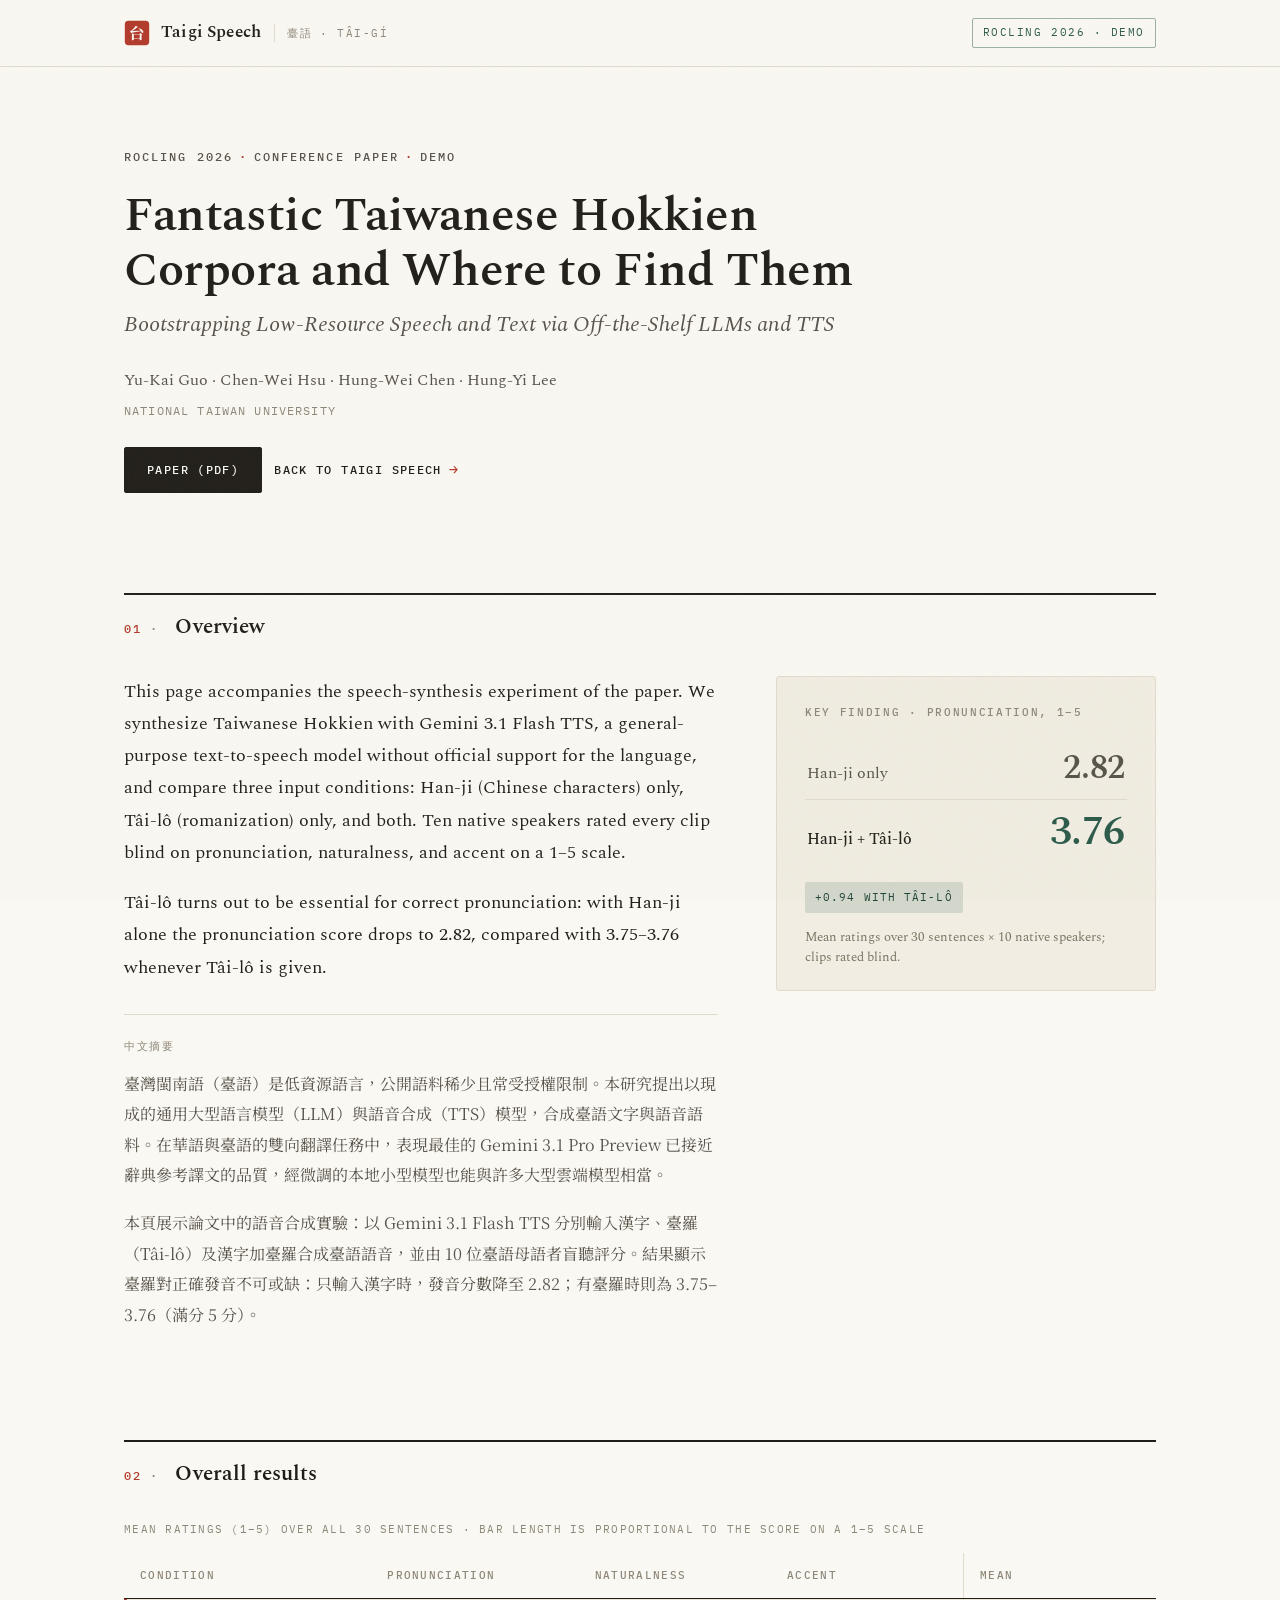
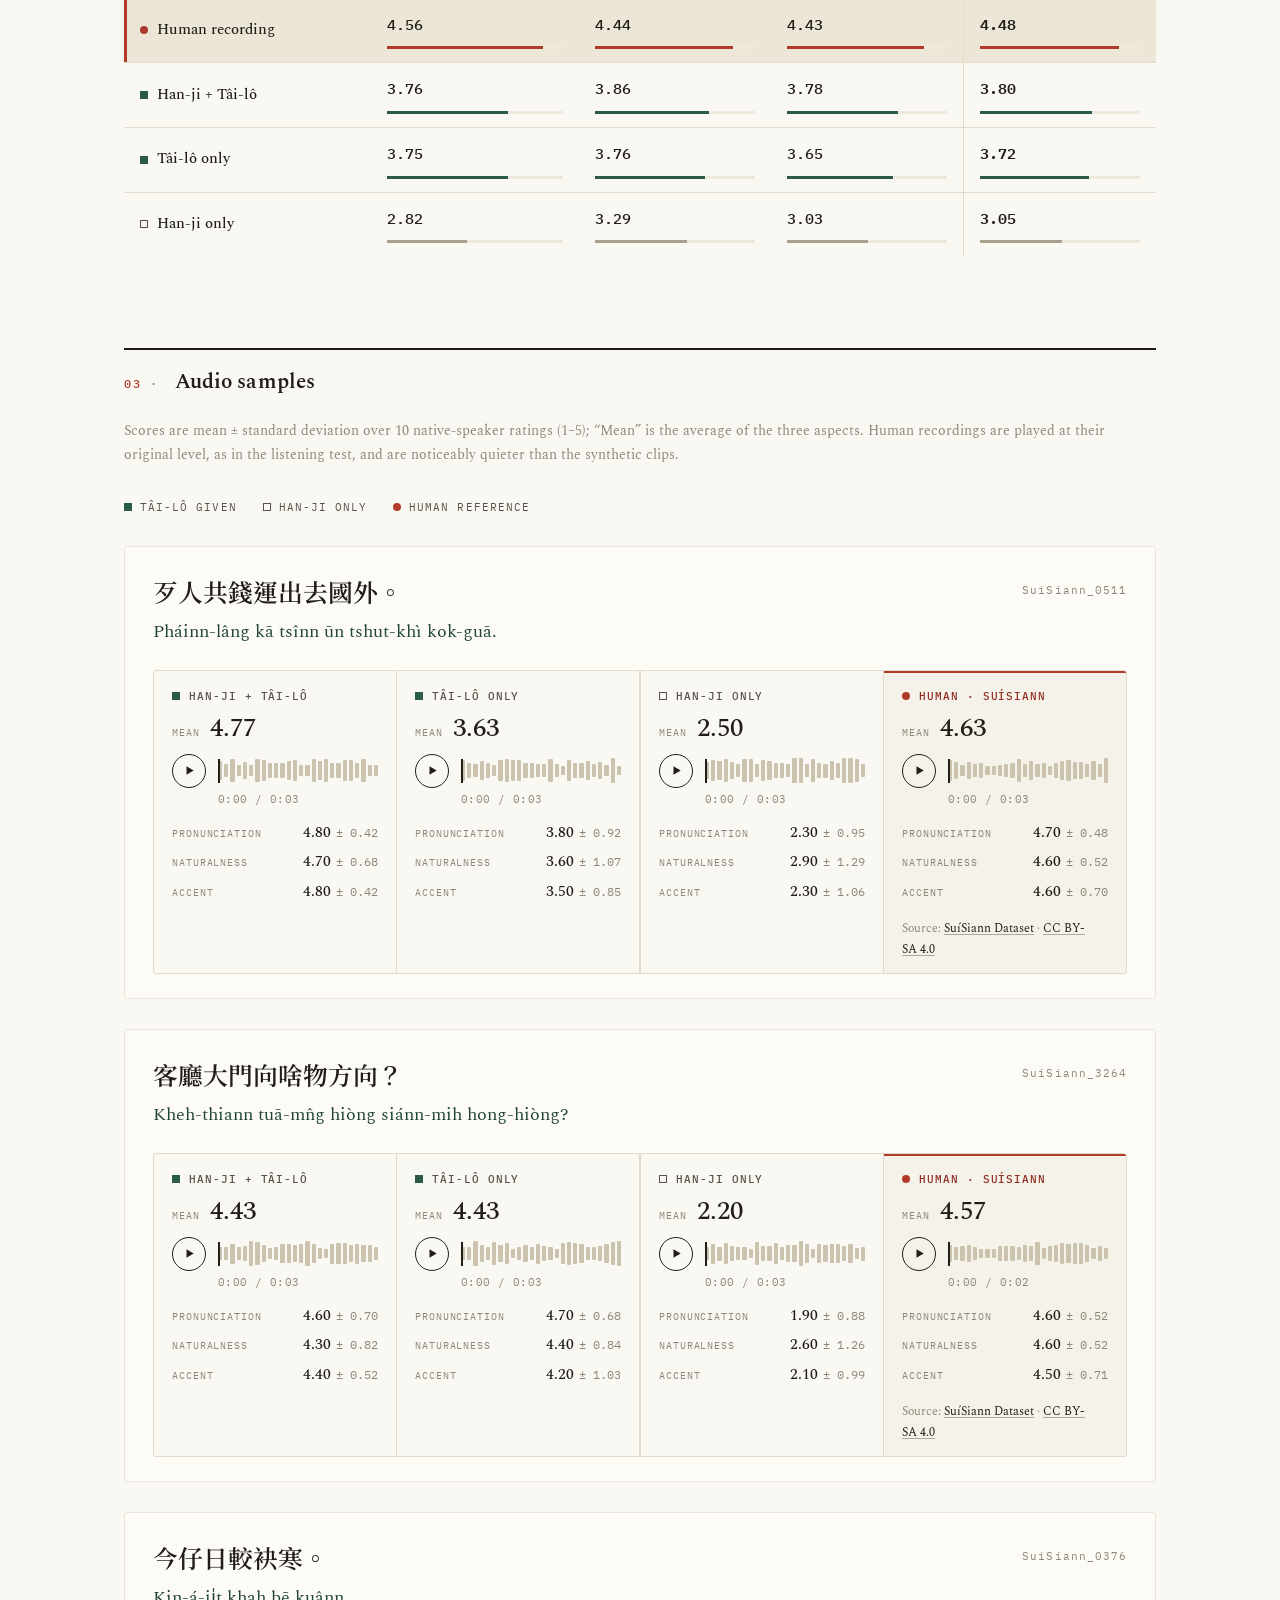
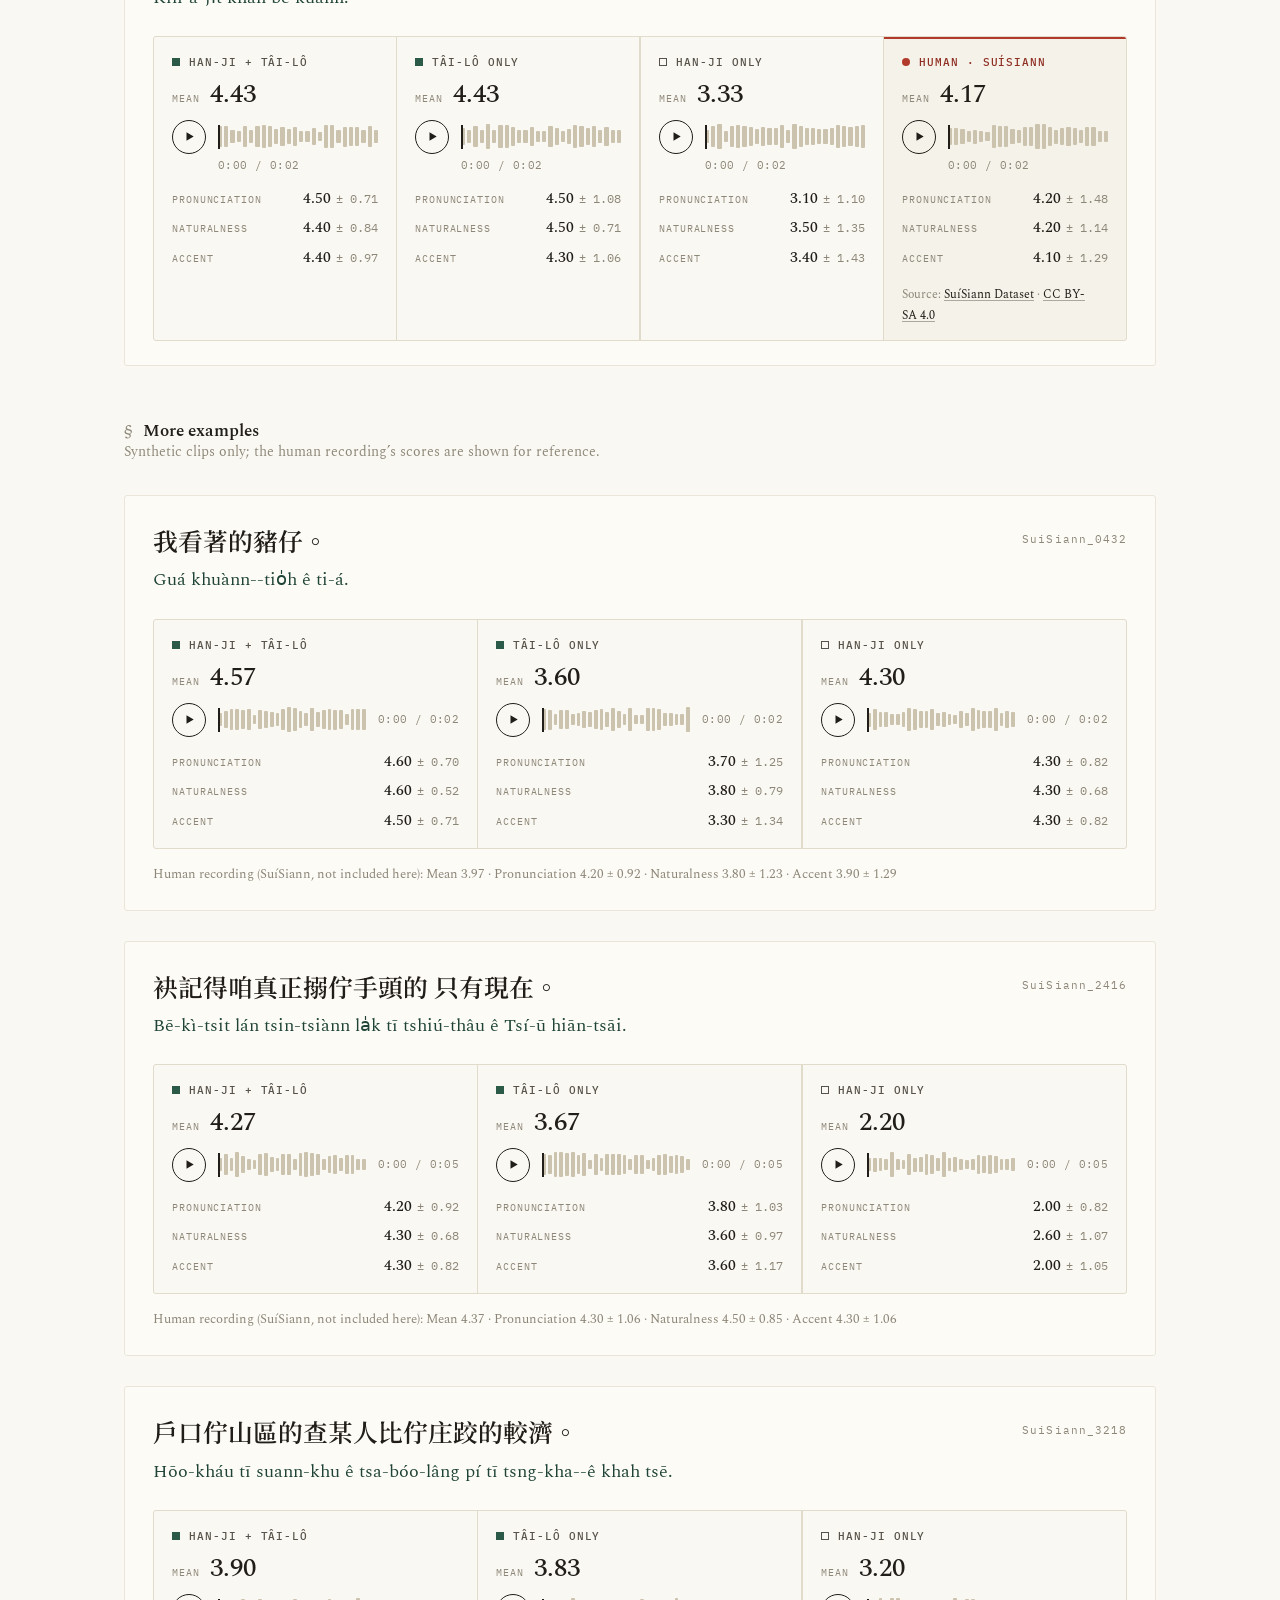
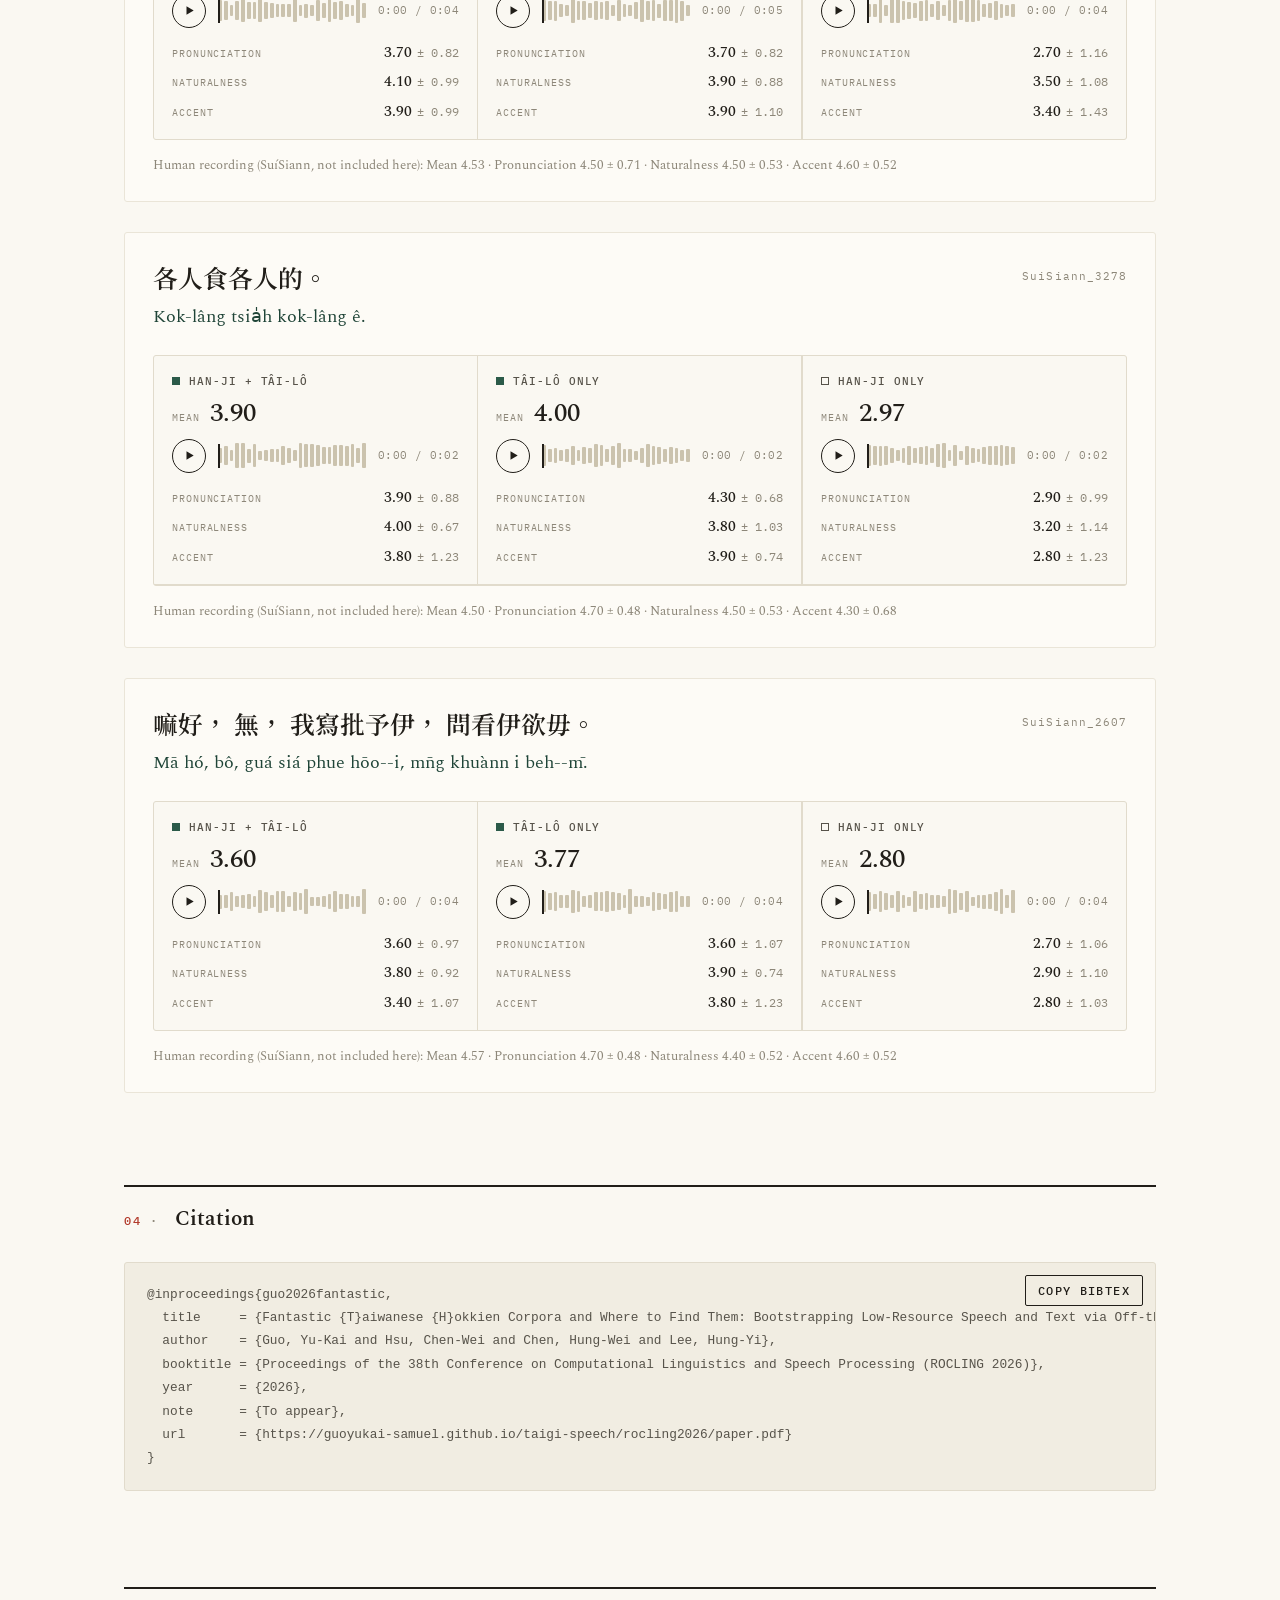
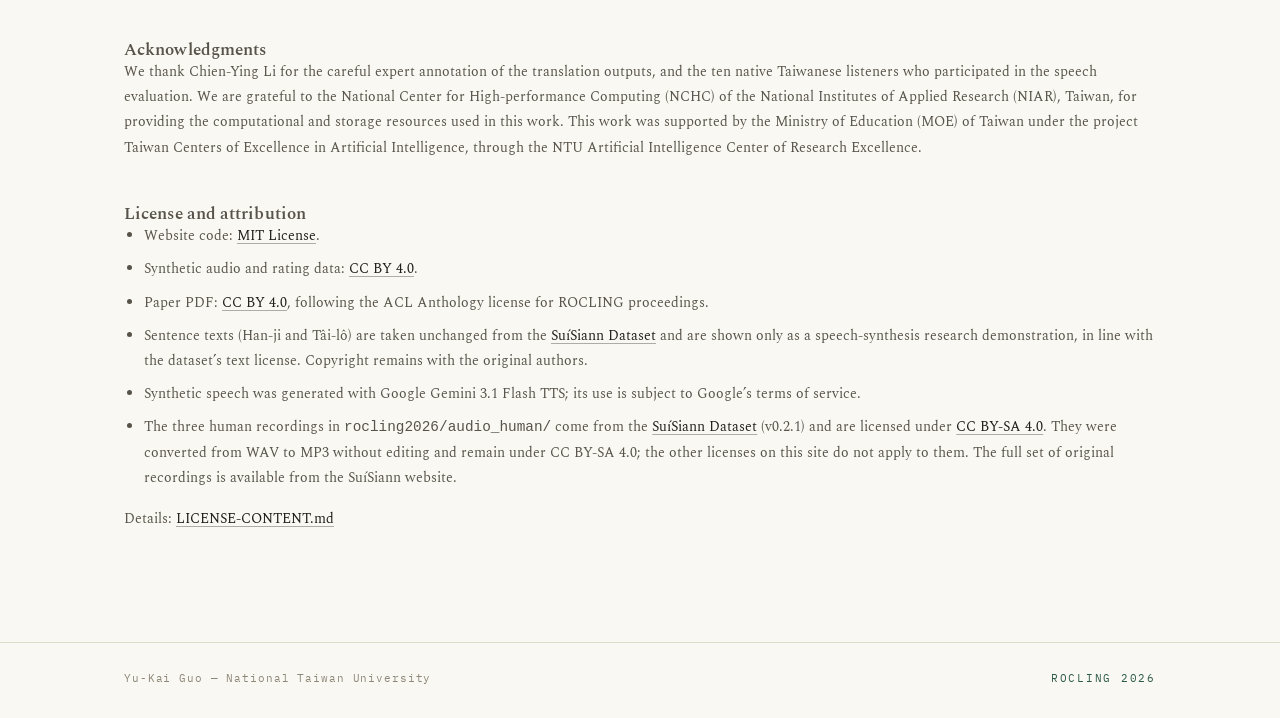
==== rocling2026/index.html @ 38fcefe1 "Add Taigi Speech site with ROCLING 2026 demo Landing page plus the ROCLING 2026 demo: synthetic Taiw" ====
<!DOCTYPE html>
<html lang="en">
<head>
  <meta charset="utf-8">
  <meta name="viewport" content="width=device-width, initial-scale=1">
  <title>Fantastic Taiwanese Hokkien Corpora and Where to Find Them · Demo</title>
  <meta name="description" content="Audio samples for the ROCLING 2026 paper: Taiwanese Hokkien speech synthesized from Han-ji, Tâi-lô, or both, with native-speaker ratings. 臺語（台灣閩南語）語音合成示範：以大型語言模型 TTS 從漢字、臺羅合成臺語語音，並由母語者評分。">
  <meta name="theme-color" content="#FAF8F2">
  <link rel="canonical" href="https://guoyukai-samuel.github.io/taigi-speech/rocling2026/">

  <!-- Link previews -->
  <meta property="og:type" content="article">
  <meta property="og:site_name" content="Taigi Speech">
  <meta property="og:title" content="Fantastic Taiwanese Hokkien Corpora and Where to Find Them · Demo">
  <meta property="og:description" content="Taiwanese Hokkien speech synthesized from Han-ji, Tâi-lô, or both, with native-speaker ratings. 臺語語音合成示範與母語者評分。">
  <meta property="og:url" content="https://guoyukai-samuel.github.io/taigi-speech/rocling2026/">
  <meta property="og:locale" content="en_US">
  <meta property="og:locale:alternate" content="zh_TW">

  <script type="application/ld+json">
  {
    "@context": "https://schema.org",
    "@type": "ScholarlyArticle",
    "headline": "Fantastic Taiwanese Hokkien Corpora and Where to Find Them: Bootstrapping Low-Resource Speech and Text via Off-the-Shelf LLMs and TTS",
    "author": [
      { "@type": "Person", "name": "Yu-Kai Guo", "affiliation": "National Taiwan University", "url": "https://guoyukai-samuel.github.io/taigi-speech/" },
      { "@type": "Person", "name": "Chen-Wei Hsu", "affiliation": "National Taiwan University" },
      { "@type": "Person", "name": "Hung-Wei Chen", "affiliation": "National Taiwan University" },
      { "@type": "Person", "name": "Hung-Yi Lee", "affiliation": "National Taiwan University" }
    ],
    "datePublished": "2026",
    "inLanguage": "en",
    "isPartOf": { "@type": "PublicationEvent", "name": "ROCLING 2026" },
    "abstract": "We synthesize Taiwanese Hokkien text and speech corpora with off-the-shelf general-purpose LLMs and TTS models. The best LLMs translate between Mandarin and Taiwanese near dictionary-reference quality, and Tâi-lô is indispensable for speech synthesis.",
    "description": "臺語（台灣閩南語）是低資源語言。本研究以現成的大型語言模型與語音合成模型合成臺語文字與語音語料，並以母語者評分驗證；結果顯示臺羅對正確發音不可或缺。",
    "keywords": ["Taiwanese Hokkien", "Taigi", "Tâi-gí", "Tâi-lô", "Han-ji", "text-to-speech", "large language models", "low-resource", "臺語", "台語", "臺灣閩南語", "台灣閩南語", "語音合成", "大型語言模型", "臺羅", "台羅", "漢字", "語料"],
    "license": "https://creativecommons.org/licenses/by/4.0/",
    "url": "https://guoyukai-samuel.github.io/taigi-speech/rocling2026/"
  }
  </script>
  <link rel="icon" type="image/svg+xml" href="../assets/favicon.svg">
  <link rel="preconnect" href="https://fonts.googleapis.com">
  <link rel="preconnect" href="https://fonts.gstatic.com" crossorigin>
  <link rel="stylesheet" href="https://fonts.googleapis.com/css2?family=Spectral:ital,wght@0,400;0,500;0,600;1,400;1,500&family=Noto+Serif+TC:wght@400;500;600;700;900&family=IBM+Plex+Mono:wght@400;500&display=swap">
  <link rel="stylesheet" href="../assets/style.css">
</head>
<body data-demo="data.json">
  <a class="skip" href="#main">Skip to content</a>

  <div class="topbar">
    <div class="topbar-inner wrap">
      <a class="wordmark" href="../" aria-label="Back to Taigi Speech">
        <svg class="seal-mark" width="26" height="26" viewBox="0 0 64 64" aria-hidden="true">
          <rect x="2" y="2" width="60" height="60" rx="9" fill="#B23A2B"/>
          <text x="32" y="46" font-family="'Noto Serif TC','Songti TC',serif" font-size="38" font-weight="700" fill="#FAF8F2" text-anchor="middle">台</text>
        </svg>
        Taigi Speech
        <span class="wordmark-sub">臺語 · Tâi-gí</span>
      </a>
      <div class="topnav">
        <span class="top-tag">ROCLING 2026 · Demo</span>
      </div>
    </div>
  </div>

  <main id="main" class="wrap">
    <header class="paper-head">
      <p class="eyebrow">ROCLING 2026<span class="dot">·</span>Conference Paper<span class="dot">·</span>Demo</p>
      <h1>Fantastic Taiwanese Hokkien Corpora and Where to Find Them</h1>
      <p class="paper-sub">Bootstrapping Low-Resource Speech and Text via Off-the-Shelf LLMs and TTS</p>
      <p class="head-meta">Yu-Kai Guo · Chen-Wei Hsu · Hung-Wei Chen · Hung-Yi Lee</p>
      <p class="head-affil">National Taiwan University</p>
      <div class="head-actions buttons">
        <a class="btn btn-solid" href="paper.pdf">Paper (PDF)</a>
        <a class="arrow-link" href="../">Back to Taigi Speech <span class="arr" aria-hidden="true">→</span></a>
      </div>
    </header>

    <section aria-labelledby="overview">
      <h2 id="overview"><span class="no">01</span>Overview</h2>
      <div class="overview-grid">
        <div class="lede">
          <p>
            This page accompanies the speech-synthesis experiment of the paper.
            We synthesize Taiwanese Hokkien with Gemini 3.1 Flash TTS, a general-purpose
            text-to-speech model without official support for the language, and compare three
            input conditions: Han-ji (Chinese characters) only, Tâi-lô (romanization) only, and both.
            Ten native speakers rated every clip blind on pronunciation, naturalness, and accent
            on a 1–5 scale.
          </p>
          <p>
            Tâi-lô turns out to be essential for correct pronunciation: with Han-ji alone the
            pronunciation score drops to 2.82, compared with 3.75–3.76 whenever Tâi-lô is given.
          </p>
          <div class="lede-zh" lang="zh-Hant-TW">
            <p class="lede-zh-kicker">中文摘要</p>
            <p>
              臺灣閩南語（臺語）是低資源語言，公開語料稀少且常受授權限制。本研究提出以現成的通用大型語言模型（LLM）與語音合成（TTS）模型，合成臺語文字與語音語料。在華語與臺語的雙向翻譯任務中，表現最佳的 Gemini 3.1 Pro Preview 已接近辭典參考譯文的品質，經微調的本地小型模型也能與許多大型雲端模型相當。
            </p>
            <p>
              本頁展示論文中的語音合成實驗：以 Gemini 3.1 Flash TTS 分別輸入漢字、臺羅（Tâi-lô）及漢字加臺羅合成臺語語音，並由 10 位臺語母語者盲聽評分。結果顯示臺羅對正確發音不可或缺：只輸入漢字時，發音分數降至 2.82；有臺羅時則為 3.75–3.76（滿分 5 分）。
            </p>
          </div>
        </div>
        <aside class="stat-card" aria-label="Key finding">
          <p class="stat-kicker">Key finding · Pronunciation, 1–5</p>
          <div class="stat-row">
            <span class="stat-label">Han-ji only</span>
            <span class="stat-num">2.82</span>
          </div>
          <div class="stat-row is-hero">
            <span class="stat-label">Han-ji + Tâi-lô</span>
            <span class="stat-num">3.76</span>
          </div>
          <span class="stat-delta">+0.94 with Tâi-lô</span>
          <small class="stat-note">Mean ratings over 30 sentences × 10 native speakers;
            clips rated blind.</small>
        </aside>
      </div>
    </section>

    <section aria-labelledby="results-heading">
      <h2 id="results-heading"><span class="no">02</span>Overall results</h2>
      <div id="results"></div>
    </section>

    <section aria-labelledby="samples">
      <h2 id="samples"><span class="no">03</span>Audio samples</h2>
      <p class="muted small" style="margin-top: 26px;">
        Scores are mean ± standard deviation over 10 native-speaker ratings (1–5);
        “Mean” is the average of the three aspects.
        Human recordings are played at their original level, as in the listening test,
        and are noticeably quieter than the synthetic clips.
      </p>
      <div class="legend" aria-label="Condition markers">
        <span class="legend-item"><span class="cond-mark cond-tl" aria-hidden="true"></span>Tâi-lô given</span>
        <span class="legend-item"><span class="cond-mark cond-han" aria-hidden="true"></span>Han-ji only</span>
        <span class="legend-item"><span class="cond-mark cond-human" aria-hidden="true"></span>Human reference</span>
      </div>
      <div id="featured" class="sentence-list"></div>

      <h3 class="subsection">More examples</h3>
      <p class="muted small">Synthetic clips only; the human recording’s scores are shown for reference.</p>
      <div id="more" class="sentence-list"></div>
    </section>

    <section aria-labelledby="citation">
      <h2 id="citation"><span class="no">04</span>Citation</h2>
      <div class="code-block">
        <pre><code id="bibtex">@inproceedings{guo2026fantastic,
  title     = {Fantastic {T}aiwanese {H}okkien Corpora and Where to Find Them: Bootstrapping Low-Resource Speech and Text via Off-the-Shelf {LLMs} and {TTS}},
  author    = {Guo, Yu-Kai and Hsu, Chen-Wei and Chen, Hung-Wei and Lee, Hung-Yi},
  booktitle = {Proceedings of the 38th Conference on Computational Linguistics and Speech Processing (ROCLING 2026)},
  year      = {2026},
  note      = {To appear},
  url       = {https://guoyukai-samuel.github.io/taigi-speech/rocling2026/paper.pdf}
}</code></pre>
        <button type="button" class="btn copy" data-copy="bibtex">Copy BibTeX</button>
      </div>
    </section>

    <section class="site-notes" aria-labelledby="license-heading">
      <h2 id="ack-heading"><span class="no">05</span>Acknowledgments</h2>
      <p>
        We thank Chien-Ying Li for the careful expert annotation of the translation outputs,
        and the ten native Taiwanese listeners who participated in the speech evaluation.
        We are grateful to the National Center for High-performance Computing (NCHC) of the
        National Institutes of Applied Research (NIAR), Taiwan, for providing the computational
        and storage resources used in this work. This work was supported by the Ministry of
        Education (MOE) of Taiwan under the project Taiwan Centers of Excellence in Artificial
        Intelligence, through the NTU Artificial Intelligence Center of Research Excellence.
      </p>

      <h2 id="license-heading"><span class="no">06</span>License and attribution</h2>
      <ul>
        <li>Website code: <a href="../LICENSE">MIT License</a>.</li>
        <li>Synthetic audio and rating data: <a href="https://creativecommons.org/licenses/by/4.0/">CC BY 4.0</a>.</li>
        <li>Paper PDF: <a href="https://creativecommons.org/licenses/by/4.0/">CC BY 4.0</a>, following the ACL Anthology license for ROCLING proceedings.</li>
        <li>
          Sentence texts (Han-ji and Tâi-lô) are taken unchanged from the
          <a href="https://suisiann-dataset.ithuan.tw/">SuíSiann Dataset</a> and are shown only
          as a speech-synthesis research demonstration, in line with the dataset’s text license.
          Copyright remains with the original authors.
        </li>
        <li>Synthetic speech was generated with Google Gemini 3.1 Flash TTS; its use is subject to Google’s terms of service.</li>
        <li>
          The three human recordings in <code>rocling2026/audio_human/</code> come from the
          <a href="https://suisiann-dataset.ithuan.tw/">SuíSiann Dataset</a> (v0.2.1) and are licensed under
          <a href="https://creativecommons.org/licenses/by-sa/4.0/">CC BY-SA 4.0</a>.
          They were converted from WAV to MP3 without editing and remain under CC BY-SA 4.0;
          the other licenses on this site do not apply to them.
          The full set of original recordings is available from the SuíSiann website.
        </li>
      </ul>
      <p>
        Details: <a href="../LICENSE-CONTENT.md">LICENSE-CONTENT.md</a>
      </p>
    </section>
  </main>

  <footer class="site-footer">
    <div class="foot-grid wrap">
      <p>Yu-Kai Guo — National Taiwan University</p>
      <p class="foot-mark">ROCLING 2026</p>
    </div>
  </footer>
  <div class="spine" aria-hidden="true"></div>

  <script src="../assets/demo.js"></script>
</body>
</html>
---- assets/style.css ----
/* ==========================================================================
   Taigi Speech — editorial print stylesheet
   Paper · ink · jade (Tâi-lô input) · cinnabar (seal / human reference)
   Type: Spectral (Latin serif) · Noto Serif TC (Han) · IBM Plex Mono (data)
   ========================================================================== */

:root {
  color-scheme: light;

  --paper: #FAF8F2;
  --paper-deep: #F1EDE2;
  --ink: #211E19;
  --ink-2: #57534A;
  --ink-3: #8D8779;
  --line: #E1DBCC;
  --line-soft: #EDE9DD;
  --jade: #2B5A49;
  --jade-deep: #1F4437;
  --seal: #B23A2B;
  --seal-deep: #8F2E22;

  --serif: "Spectral", "Noto Serif TC", "Songti TC", Georgia, serif;
  --mono: "IBM Plex Mono", Consolas, "SFMono-Regular", Menlo, monospace;

  --rule-ink: 2px solid var(--ink);
  --hairline: 1px solid var(--line);
}

*,
*::before,
*::after {
  box-sizing: border-box;
}

html {
  -webkit-text-size-adjust: 100%;
}

body {
  margin: 0;
  background: var(--paper);
  color: var(--ink);
  font-family: var(--serif);
  font-size: 17px;
  line-height: 1.75;
  min-height: 100vh;
  display: flex;
  flex-direction: column;
  text-rendering: optimizeLegibility;
}

/* Paper grain — a whisper of tooth on the page */
body::after {
  content: "";
  position: fixed;
  inset: 0;
  z-index: 2147483646;
  pointer-events: none;
  opacity: 0.05;
  background-image: url("data:image/svg+xml,%3Csvg xmlns='http://www.w3.org/2000/svg' width='240' height='240'%3E%3Cfilter id='n'%3E%3CfeTurbulence type='fractalNoise' baseFrequency='0.85' numOctaves='2' stitchTiles='stitch'/%3E%3C/filter%3E%3Crect width='100%25' height='100%25' filter='url(%23n)'/%3E%3C/svg%3E");
}

::selection {
  background: var(--seal);
  color: var(--paper);
}

:focus-visible {
  outline: 2px solid var(--seal);
  outline-offset: 2px;
}

img,
svg {
  vertical-align: middle;
}

p {
  margin: 0 0 14px;
  text-wrap: pretty;
}

a {
  color: var(--ink);
  text-decoration-thickness: 1px;
  text-underline-offset: 0.2em;
  text-decoration-color: color-mix(in srgb, var(--ink) 35%, transparent);
}

a:hover {
  color: var(--seal);
  text-decoration-color: currentColor;
}

.muted {
  color: var(--ink-3);
}

.small {
  font-size: 0.85rem;
}

.wrap {
  width: 100%;
  max-width: 1120px;
  margin: 0 auto;
  padding: 0 clamp(20px, 4vw, 44px);
}

main.wrap {
  flex: 1;
  padding-top: 8px;
  padding-bottom: 96px;
}

.skip {
  position: absolute;
  left: 16px;
  top: -64px;
  z-index: 10;
  background: var(--paper);
  border: 1px solid var(--ink);
  padding: 10px 16px;
  font-family: var(--mono);
  font-size: 12px;
  text-decoration: none;
  transition: top 0.15s ease;
}

.skip:focus {
  top: 12px;
}

/* --------------------------------------------------------------------------
   Shared chrome: top bar, footer, spine
   -------------------------------------------------------------------------- */

.topbar {
  border-bottom: var(--hairline);
}

.topbar-inner {
  display: flex;
  align-items: center;
  justify-content: space-between;
  gap: 16px;
  padding-top: 18px;
  padding-bottom: 18px;
}

.wordmark {
  display: inline-flex;
  align-items: center;
  gap: 11px;
  text-decoration: none;
  color: var(--ink);
  font-weight: 600;
  font-size: 17px;
  letter-spacing: 0.01em;
}

.wordmark:hover {
  color: var(--ink);
}

.wordmark .seal-mark {
  flex: none;
}

.wordmark-sub {
  font-family: var(--mono);
  font-weight: 400;
  font-size: 10.5px;
  letter-spacing: 0.14em;
  color: var(--ink-3);
  text-transform: uppercase;
  margin-left: 2px;
  padding-left: 12px;
  border-left: 1px solid var(--line);
}

.topnav {
  display: flex;
  align-items: center;
  flex-wrap: wrap;
  gap: 4px 22px;
}

.topnav a {
  font-family: var(--mono);
  font-size: 11.5px;
  letter-spacing: 0.12em;
  text-transform: uppercase;
  text-decoration: none;
  color: var(--ink-2);
}

.topnav a:hover {
  color: var(--seal);
}

.top-tag {
  font-family: var(--mono);
  font-size: 11px;
  letter-spacing: 0.14em;
  text-transform: uppercase;
  color: var(--jade);
  border: 1px solid color-mix(in srgb, var(--jade) 45%, transparent);
  padding: 4px 10px;
  border-radius: 2px;
  white-space: nowrap;
}

.site-footer {
  border-top: var(--hairline);
}

.foot-grid {
  display: flex;
  align-items: baseline;
  justify-content: space-between;
  flex-wrap: wrap;
  gap: 8px 24px;
  padding-top: 26px;
  padding-bottom: 30px;
  font-family: var(--mono);
  font-size: 11px;
  letter-spacing: 0.08em;
  color: var(--ink-3);
}

.foot-grid p {
  margin: 0;
}

.foot-mark {
  color: var(--jade);
  text-transform: uppercase;
  letter-spacing: 0.16em;
}

.spine {
  height: 7px;
  background: var(--ink);
}

/* --------------------------------------------------------------------------
   Headings & sections — numbered like a journal
   -------------------------------------------------------------------------- */

h1,
h2,
h3 {
  margin: 0;
  font-weight: 600;
  line-height: 1.15;
  text-wrap: balance;
}

h2 {
  display: flex;
  align-items: baseline;
  gap: 16px;
  margin-top: 92px;
  padding-top: 20px;
  border-top: var(--rule-ink);
  font-size: 1.32rem;
  letter-spacing: 0.005em;
}

h2 .no {
  font-family: var(--mono);
  font-weight: 500;
  font-size: 12px;
  letter-spacing: 0.14em;
  color: var(--seal);
}

h2 .no::after {
  content: " ·";
  color: var(--ink-3);
}

h3.subsection {
  margin-top: 56px;
  font-size: 1.08rem;
}

h3.subsection::before {
  content: "§";
  color: var(--ink-3);
  font-weight: 400;
  margin-right: 10px;
}

.eyebrow {
  font-family: var(--mono);
  font-size: 11.5px;
  font-weight: 500;
  letter-spacing: 0.18em;
  text-transform: uppercase;
  color: var(--ink-2);
  margin-bottom: 22px;
}

.eyebrow .dot {
  color: var(--seal);
  margin: 0 6px;
}

/* --------------------------------------------------------------------------
   Buttons & links
   -------------------------------------------------------------------------- */

.btn {
  display: inline-block;
  font-family: var(--mono);
  font-size: 11.5px;
  font-weight: 500;
  letter-spacing: 0.12em;
  text-transform: uppercase;
  text-decoration: none;
  text-align: center;
  padding: 12px 22px;
  border-radius: 2px;
  border: 1px solid var(--ink);
  cursor: pointer;
  background: transparent;
  color: var(--ink);
  transition: background-color 0.16s ease, color 0.16s ease, border-color 0.16s ease;
}

.btn:hover {
  background: var(--ink);
  color: var(--paper);
}

.btn-solid {
  background: var(--ink);
  color: var(--paper);
}

.btn-solid:hover {
  background: var(--seal);
  border-color: var(--seal);
  color: #FFF;
}

.arrow-link {
  display: inline-flex;
  align-items: baseline;
  gap: 7px;
  font-family: var(--mono);
  font-size: 11.5px;
  font-weight: 500;
  letter-spacing: 0.12em;
  text-transform: uppercase;
  text-decoration: none;
  color: var(--ink);
  white-space: nowrap;
}

.arrow-link .arr {
  transition: transform 0.18s ease;
  color: var(--seal);
  font-family: var(--serif);
  font-size: 14px;
}

.arrow-link:hover {
  color: var(--seal);
}

.arrow-link:hover .arr {
  transform: translateX(3px);
}

.buttons {
  display: flex;
  flex-wrap: wrap;
  gap: 12px;
  align-items: center;
}

/* --------------------------------------------------------------------------
   Landing — masthead & project ledger
   -------------------------------------------------------------------------- */

.masthead {
  position: relative;
  padding: clamp(64px, 11vh, 120px) 0 20px;
  overflow: hidden;
}

.masthead h1 {
  position: relative;
  font-size: clamp(2.9rem, 6.4vw, 4.4rem);
  font-weight: 600;
  letter-spacing: -0.012em;
  line-height: 1.04;
  margin-bottom: 20px;
}

.masthead h1 .h1-dot {
  color: var(--seal);
}

.tagline {
  position: relative;
  max-width: 34em;
  font-size: 1.22rem;
  line-height: 1.6;
  color: var(--ink-2);
  margin-bottom: 30px;
}

.tagline em {
  color: var(--jade);
  font-style: italic;
}

.byline {
  position: relative;
  font-family: var(--mono);
  font-size: 12px;
  letter-spacing: 0.1em;
  text-transform: uppercase;
  color: var(--ink-2);
  margin: 0;
}

.byline .sep {
  color: var(--ink-3);
  margin: 0 8px;
}

.byline a {
  color: inherit;
}

.ghost-char {
  position: absolute;
  right: clamp(-40px, -2vw, 0px);
  top: -30px;
  font-family: "Noto Serif TC", "Songti TC", serif;
  font-weight: 900;
  font-size: clamp(240px, 30vw, 400px);
  line-height: 1;
  color: color-mix(in srgb, var(--ink) 7%, transparent);
  user-select: none;
  pointer-events: none;
  z-index: 0;
}

.project-list {
  list-style: none;
  padding: 0;
  margin: 0;
  counter-reset: project;
}

.project {
  display: grid;
  grid-template-columns: 76px minmax(0, 1fr);
  gap: 0 28px;
  padding: 40px 0;
  border-bottom: var(--hairline);
}

.project:first-child {
  border-top: var(--hairline);
}

.p-no {
  font-family: var(--mono);
  font-size: 13px;
  font-weight: 500;
  letter-spacing: 0.1em;
  color: var(--seal);
  padding-top: 7px;
}

.p-body h3 {
  font-size: 1.42rem;
  line-height: 1.3;
  margin-bottom: 10px;
}

.p-meta {
  font-family: var(--mono);
  font-size: 11px;
  letter-spacing: 0.13em;
  text-transform: uppercase;
  color: var(--jade);
  margin-bottom: 14px;
}

.tag {
  display: inline-block;
  font-family: var(--mono);
  font-size: 10.5px;
  letter-spacing: 0.13em;
  text-transform: uppercase;
  color: var(--ink-3);
  border: 1px solid var(--line);
  border-radius: 2px;
  padding: 3px 8px;
  margin-left: 10px;
  vertical-align: 2px;
}

.p-sum {
  max-width: 62ch;
  color: var(--ink-2);
  margin-bottom: 18px;
}

.p-links {
  display: flex;
  flex-wrap: wrap;
  gap: 10px 28px;
}

/* --------------------------------------------------------------------------
   Demo page — paper header
   -------------------------------------------------------------------------- */

.paper-head {
  padding: clamp(48px, 8vh, 88px) 0 8px;
}

.paper-head h1 {
  font-size: clamp(1.95rem, 4.4vw, 3rem);
  letter-spacing: -0.008em;
  line-height: 1.14;
  max-width: 22em;
  margin-bottom: 26px;
}

.paper-head h1:has(+ .paper-sub) {
  margin-bottom: 12px;
}

.paper-sub {
  max-width: 34em;
  font-size: clamp(1.1rem, 2vw, 1.35rem);
  font-style: italic;
  line-height: 1.4;
  color: var(--ink-2);
  margin: 0 0 26px;
}

.head-meta {
  display: flex;
  flex-wrap: wrap;
  align-items: baseline;
  gap: 6px 14px;
  font-size: 1.02rem;
  color: var(--ink-2);
  margin-bottom: 6px;
}

.head-affil {
  font-family: var(--mono);
  font-size: 11.5px;
  letter-spacing: 0.1em;
  text-transform: uppercase;
  color: var(--ink-3);
  margin-bottom: 26px;
}

.head-venue {
  color: var(--seal);
}

.head-actions {
  display: flex;
  flex-wrap: wrap;
  gap: 12px;
  align-items: center;
  margin-top: 6px;
}

/* --------------------------------------------------------------------------
   Overview & key-finding stat card
   -------------------------------------------------------------------------- */

.overview-grid {
  display: grid;
  grid-template-columns: minmax(0, 1fr) 380px;
  gap: 56px;
  align-items: start;
  margin-top: 36px;
}

.lede {
  font-size: 1.12rem;
  line-height: 1.8;
  max-width: 66ch;
}

.lede p {
  margin-bottom: 18px;
}

.lede-zh {
  margin-top: 30px;
  padding-top: 22px;
  border-top: var(--hairline);
  font-family: "Noto Serif TC", "Songti TC", serif;
  font-size: 1rem;
  line-height: 1.9;
  color: var(--ink-2);
}

.lede-zh .lede-zh-kicker {
  font-family: var(--mono);
  font-size: 10.5px;
  font-weight: 500;
  letter-spacing: 0.16em;
  color: var(--ink-3);
  margin: 0 0 12px;
}

.stat-card {
  background: var(--paper-deep);
  border: var(--hairline);
  border-radius: 3px;
  padding: 26px 28px 22px;
}

.stat-card .stat-kicker {
  font-family: var(--mono);
  font-size: 10.5px;
  font-weight: 500;
  letter-spacing: 0.16em;
  text-transform: uppercase;
  color: var(--ink-3);
  margin: 0 0 18px;
}

.stat-row {
  display: flex;
  align-items: baseline;
  justify-content: space-between;
  gap: 16px;
  padding: 12px 2px;
}

.stat-row + .stat-row {
  border-top: var(--hairline);
}

.stat-label {
  font-size: 0.98rem;
  color: var(--ink-2);
}

.stat-row.is-hero .stat-label {
  color: var(--ink);
  font-weight: 500;
}

.stat-num {
  font-size: 2.15rem;
  font-weight: 600;
  line-height: 1;
  letter-spacing: -0.01em;
  color: var(--ink-2);
  font-variant-numeric: tabular-nums;
}

.stat-row.is-hero .stat-num {
  color: var(--jade);
  font-size: 2.55rem;
}

.stat-delta {
  display: inline-block;
  margin-top: 16px;
  font-family: var(--mono);
  font-size: 11px;
  letter-spacing: 0.1em;
  text-transform: uppercase;
  color: var(--jade-deep);
  background: color-mix(in srgb, var(--jade) 15%, transparent);
  border-radius: 2px;
  padding: 6px 10px;
}

.stat-note {
  display: block;
  margin-top: 14px;
  font-size: 0.82rem;
  line-height: 1.55;
  color: #7A7462;
}

/* --------------------------------------------------------------------------
   Results table
   -------------------------------------------------------------------------- */

.table-wrap {
  margin-top: 34px;
  overflow-x: auto;
}

.results {
  border-collapse: collapse;
  width: 100%;
  min-width: 560px;
  font-size: 0.95rem;
}

.results caption {
  caption-side: top;
  text-align: left;
  font-family: var(--mono);
  font-size: 10.5px;
  letter-spacing: 0.12em;
  text-transform: uppercase;
  color: var(--ink-3);
  padding-bottom: 14px;
}

.results th,
.results td {
  padding: 13px 16px;
  border-bottom: var(--hairline);
  text-align: left;
  vertical-align: middle;
}

.results thead th {
  font-family: var(--mono);
  font-weight: 500;
  font-size: 11px;
  letter-spacing: 0.12em;
  text-transform: uppercase;
  color: var(--ink-3);
  border-bottom: 1.5px solid var(--ink);
  white-space: nowrap;
}

.results tbody th[scope="row"] {
  font-weight: 500;
  white-space: nowrap;
}

.results tbody tr:last-child th,
.results tbody tr:last-child td {
  border-bottom: none;
}

.results tr.human-row {
  background: #ECE6D6;
  box-shadow: inset 3px 0 0 var(--seal);
}

.score-cell {
  min-width: 130px;
}

.score-cell .num {
  font-family: var(--mono);
  font-weight: 500;
  font-size: 0.92rem;
  font-variant-numeric: tabular-nums;
}

.results .mean-col {
  border-left: var(--hairline);
}

.results td.mean-col .num {
  font-weight: 600;
  color: var(--ink);
}

.bar {
  display: block;
  height: 3px;
  margin-top: 7px;
  background: var(--line-soft);
  overflow: hidden;
}

.bar > span {
  display: block;
  height: 100%;
  background: var(--jade);
}

.results tr[data-cond="han"] .bar > span {
  background: #A9A18E;
}

.results tr.human-row .bar > span {
  background: var(--seal);
}

.cond-name {
  display: inline-flex;
  align-items: center;
  gap: 9px;
}

/* --------------------------------------------------------------------------
   Condition markers — jade square = Tâi-lô input, hollow = Han-ji only,
   cinnabar circle = human reference
   -------------------------------------------------------------------------- */

.cond-mark {
  display: inline-block;
  width: 8px;
  height: 8px;
  flex: none;
}

.cond-mark.cond-han {
  border: 1.5px solid var(--ink-2);
  background: transparent;
}

.cond-mark.cond-tl,
.cond-mark.cond-both {
  background: var(--jade);
}

.cond-mark.cond-human {
  background: var(--seal);
  border-radius: 50%;
}

.legend {
  display: flex;
  flex-wrap: wrap;
  gap: 8px 26px;
  align-items: center;
  margin: 30px 0 6px;
  font-family: var(--mono);
  font-size: 10.5px;
  letter-spacing: 0.1em;
  text-transform: uppercase;
  color: var(--ink-2);
}

.legend-item {
  display: inline-flex;
  align-items: center;
  gap: 8px;
}

/* --------------------------------------------------------------------------
   Sentence specimen cards
   -------------------------------------------------------------------------- */

.sentence-list {
  display: grid;
  gap: 30px;
  margin-top: 30px;
}

.sentence-card {
  border: 1px solid #EAE5D8;
  border-radius: 3px;
  padding: 26px 28px 24px;
  background: color-mix(in srgb, #FFFDF8 60%, var(--paper));
}

.sentence-head {
  display: flex;
  justify-content: space-between;
  align-items: flex-start;
  gap: 18px;
  margin-bottom: 20px;
}

.sentence-text {
  min-width: 0;
}

.hanji {
  font-family: "Noto Serif TC", "Songti TC", serif;
  font-weight: 600;
  font-size: 1.55rem;
  line-height: 1.5;
  color: var(--ink);
  margin: 0 0 6px;
}

/* Romanization layer — jade; combining marks need these fallbacks */
.tailo {
  font-family: "Spectral", "Segoe UI", "Noto Sans", sans-serif;
  font-size: 1.14rem;
  color: var(--jade-deep);
  margin: 0 0 4px;
  line-height: 1.6;
}

.english {
  color: var(--ink-3);
  font-style: italic;
  font-size: 0.95rem;
  margin: 0;
}

.sentence-id {
  flex: none;
  font-family: var(--mono);
  font-size: 10.5px;
  letter-spacing: 0.1em;
  color: var(--ink-3);
  margin: 8px 0 0;
  white-space: nowrap;
}

/* --------------------------------------------------------------------------
   Clip grid — shared hairlines between cells
   -------------------------------------------------------------------------- */

.clip-grid {
  display: grid;
  grid-template-columns: 1fr;
  gap: 1px;
  background: var(--line);
  border: var(--hairline);
  border-radius: 3px;
  overflow: hidden;
}

@media (min-width: 640px) {
  .clip-grid {
    grid-template-columns: repeat(2, 1fr);
  }
}

@media (min-width: 1020px) {
  .clip-grid {
    grid-template-columns: repeat(3, 1fr);
  }

  .clip-grid.has-human {
    grid-template-columns: repeat(4, 1fr);
  }
}

.clip {
  background: var(--paper);
  padding: 16px 18px 14px;
  min-width: 0;
  container-type: inline-size;
}

.clip.human {
  background: color-mix(in srgb, var(--paper-deep) 55%, var(--paper));
  box-shadow: inset 0 2px 0 var(--seal);
}

.clip-label {
  display: flex;
  align-items: center;
  gap: 9px;
  font-family: var(--mono);
  font-size: 10.5px;
  font-weight: 500;
  letter-spacing: 0.09em;
  text-transform: uppercase;
  color: var(--ink-2);
  margin: 0 0 14px;
}

.clip.human .clip-label {
  color: var(--seal-deep);
}

.clip-mean {
  display: flex;
  align-items: baseline;
  gap: 10px;
  margin: -4px 0 10px;
}

.clip-mean-label {
  font-family: var(--mono);
  font-size: 10px;
  letter-spacing: 0.09em;
  text-transform: uppercase;
  color: var(--ink-3);
}

.clip-mean-num {
  font-size: 1.6rem;
  font-weight: 500;
  line-height: 1.1;
  font-variant-numeric: tabular-nums;
  color: var(--ink);
}

.scores {
  margin: 12px 0 0;
  font-size: 0.9rem;
  display: grid;
  gap: 3px 0;
}

.scores > div {
  display: flex;
  align-items: baseline;
  justify-content: space-between;
  gap: 12px;
}

.scores dt {
  font-family: var(--mono);
  font-size: 10px;
  letter-spacing: 0.09em;
  text-transform: uppercase;
  color: var(--ink-3);
}

.scores dd {
  margin: 0;
  font-variant-numeric: tabular-nums;
  font-weight: 500;
  font-size: 0.95rem;
  white-space: nowrap;
}

.scores .sd {
  font-family: var(--mono);
  font-weight: 400;
  font-size: 0.72rem;
  color: var(--ink-3);
  margin-left: 5px;
}

.clip .license {
  font-size: 0.75rem;
  color: var(--ink-3);
  margin: 12px 0 0;
}

.human-ref {
  font-size: 0.82rem;
  color: var(--ink-3);
  margin: 14px 0 0;
}

/* --------------------------------------------------------------------------
   Custom audio player — tape-meter aesthetic
   -------------------------------------------------------------------------- */

.player {
  display: flex;
  align-items: center;
  gap: 12px;
  margin: 2px 0 4px;
}

.p-toggle {
  flex: none;
  width: 34px;
  height: 34px;
  border-radius: 50%;
  border: 1.5px solid var(--ink);
  background: transparent;
  color: var(--ink);
  display: inline-flex;
  align-items: center;
  justify-content: center;
  cursor: pointer;
  padding: 0;
  transition: background-color 0.16s ease, border-color 0.16s ease;
}

.p-toggle:hover {
  background: var(--ink);
}

.p-toggle:hover .p-icon svg {
  fill: var(--paper);
}

.p-toggle .p-icon {
  display: inline-flex;
  line-height: 0;
}

.p-toggle svg {
  width: 11px;
  height: 11px;
  fill: var(--ink);
  transition: fill 0.16s ease;
}

.p-toggle .i-pause {
  display: none;
}

.player.is-playing .p-toggle {
  background: var(--seal);
  border-color: var(--seal);
}

.player.is-playing .p-toggle svg {
  fill: #FFF;
}

.player.is-playing .i-play {
  display: none;
}

.player.is-playing .i-pause {
  display: block;
}

.p-track {
  position: relative;
  flex: 1;
  min-width: 0;
  height: 26px;
  display: flex;
  align-items: center;
  gap: 2px;
  cursor: pointer;
  touch-action: none;
}

.p-tick {
  flex: 1 1 0;
  max-width: 5px;
  height: var(--h, 60%);
  min-height: 3px;
  background: #CBC3AE;
  border-radius: 1px;
  transition: background-color 0.12s linear;
}

.p-tick.is-on {
  background: var(--jade);
}

.clip.human .p-tick.is-on {
  background: var(--seal);
}

.p-cursor {
  position: absolute;
  top: 1px;
  bottom: 1px;
  left: 0;
  width: 1.5px;
  background: var(--ink);
  opacity: 0;
  transition: left 0.26s linear;
}

.player.is-playing .p-cursor,
.player.is-seekable .p-cursor {
  opacity: 1;
}

.p-time {
  flex: none;
  font-family: var(--mono);
  font-size: 10.5px;
  letter-spacing: 0.04em;
  color: var(--ink-3);
  min-width: 74px;
  text-align: right;
  font-variant-numeric: tabular-nums;
}

/* Narrow cells (e.g. four columns at ~1000–1200px): give the meter the full
   row beside the button and drop the timecode underneath it. */
@container (max-width: 250px) {
  .player {
    flex-wrap: wrap;
    row-gap: 2px;
  }

  .p-track {
    flex-basis: calc(100% - 46px);
  }

  .p-time {
    flex-basis: 100%;
    min-width: 0;
    padding-left: 46px;
    text-align: left;
  }
}

.player.is-error .p-track,
.player.is-error .p-time {
  display: none;
}

.player.is-error::after {
  content: "audio unavailable";
  font-family: var(--mono);
  font-size: 10.5px;
  letter-spacing: 0.08em;
  color: var(--ink-3);
}

.player.is-error .p-toggle {
  opacity: 0.4;
  cursor: not-allowed;
}

/* --------------------------------------------------------------------------
   Citation
   -------------------------------------------------------------------------- */

.code-block {
  position: relative;
  margin-top: 30px;
  background: var(--paper-deep);
  border: var(--hairline);
  border-radius: 3px;
}

.code-block pre {
  margin: 0;
  padding: 20px 22px;
  padding-right: 130px;
  overflow-x: auto;
  font-family: var(--mono);
  font-size: 0.8rem;
  line-height: 1.75;
  color: var(--ink-2);
}

.code-block .copy {
  position: absolute;
  top: 12px;
  right: 12px;
  padding: 7px 12px;
}

/* --------------------------------------------------------------------------
   Notes (acknowledgments, license)
   -------------------------------------------------------------------------- */

.site-notes {
  border-top: var(--rule-ink);
  margin-top: 96px;
  padding-top: 8px;
  font-size: 0.9rem;
  color: var(--ink-2);
}

.site-notes h2 {
  border-top: none;
  margin-top: 44px;
  padding-top: 0;
  font-size: 1.05rem;
}

.site-notes h2 .no {
  display: none;
}

.site-notes ul {
  padding-left: 20px;
  margin: 0 0 16px;
}

.site-notes li {
  margin-bottom: 8px;
}

.site-notes a {
  color: var(--ink);
}

/* --------------------------------------------------------------------------
   Accessibility & print
   -------------------------------------------------------------------------- */

.visually-hidden {
  position: absolute;
  width: 1px;
  height: 1px;
  overflow: hidden;
  clip: rect(0 0 0 0);
  white-space: nowrap;
}

@media (prefers-reduced-motion: reduce) {
  *,
  *::before,
  *::after {
    transition-duration: 0.01ms !important;
    animation-duration: 0.01ms !important;
  }
}

@media print {
  body::after,
  .topbar,
  .spine,
  .site-footer,
  .p-toggle,
  .btn,
  .arrow-link {
    display: none !important;
  }

  body {
    background: #FFF;
    font-size: 11pt;
  }

  .sentence-card,
  .clip,
  .stat-card,
  .code-block {
    break-inside: avoid;
  }
}

/* --------------------------------------------------------------------------
   Small screens
   -------------------------------------------------------------------------- */

@media (max-width: 960px) {
  .overview-grid {
    grid-template-columns: 1fr;
    gap: 36px;
  }
}

@media (max-width: 720px) {
  .ghost-char {
    font-size: 200px;
    right: -30px;
    top: -10px;
  }

  .project {
    grid-template-columns: 1fr;
    gap: 6px;
    padding: 30px 0;
  }

  .p-no {
    padding-top: 0;
  }

  .wordmark-sub {
    display: none;
  }

  h2 {
    margin-top: 68px;
  }

  .sentence-head {
    flex-direction: column;
    gap: 6px;
  }

  .sentence-id {
    margin-top: 0;
  }

  .sentence-card {
    padding: 20px 18px;
  }

  .results {
    font-size: 0.85rem;
  }

  .results th,
  .results td {
    padding: 10px 8px;
  }

  .score-cell {
    min-width: 96px;
  }
}

/* Phones: fit all five columns, including Mean, without sideways scrolling */
@media (max-width: 520px) {
  .results {
    min-width: 0;
    font-size: 0.8rem;
  }

  .results th,
  .results td {
    padding: 9px 4px;
  }

  .results thead th {
    font-size: 9px;
    letter-spacing: 0.04em;
    white-space: normal;
  }

  .results tbody th[scope="row"] {
    white-space: normal;
  }

  .score-cell {
    min-width: 0;
  }

  .score-cell .num {
    font-size: 0.82rem;
  }

  .code-block pre {
    padding-right: 22px;
  }

  .code-block .copy {
    position: static;
    margin: 0 22px 16px;
    display: inline-block;
  }
}

@media (max-width: 420px) {
  body {
    font-size: 16px;
  }

  .p-time {
    display: none;
  }
}
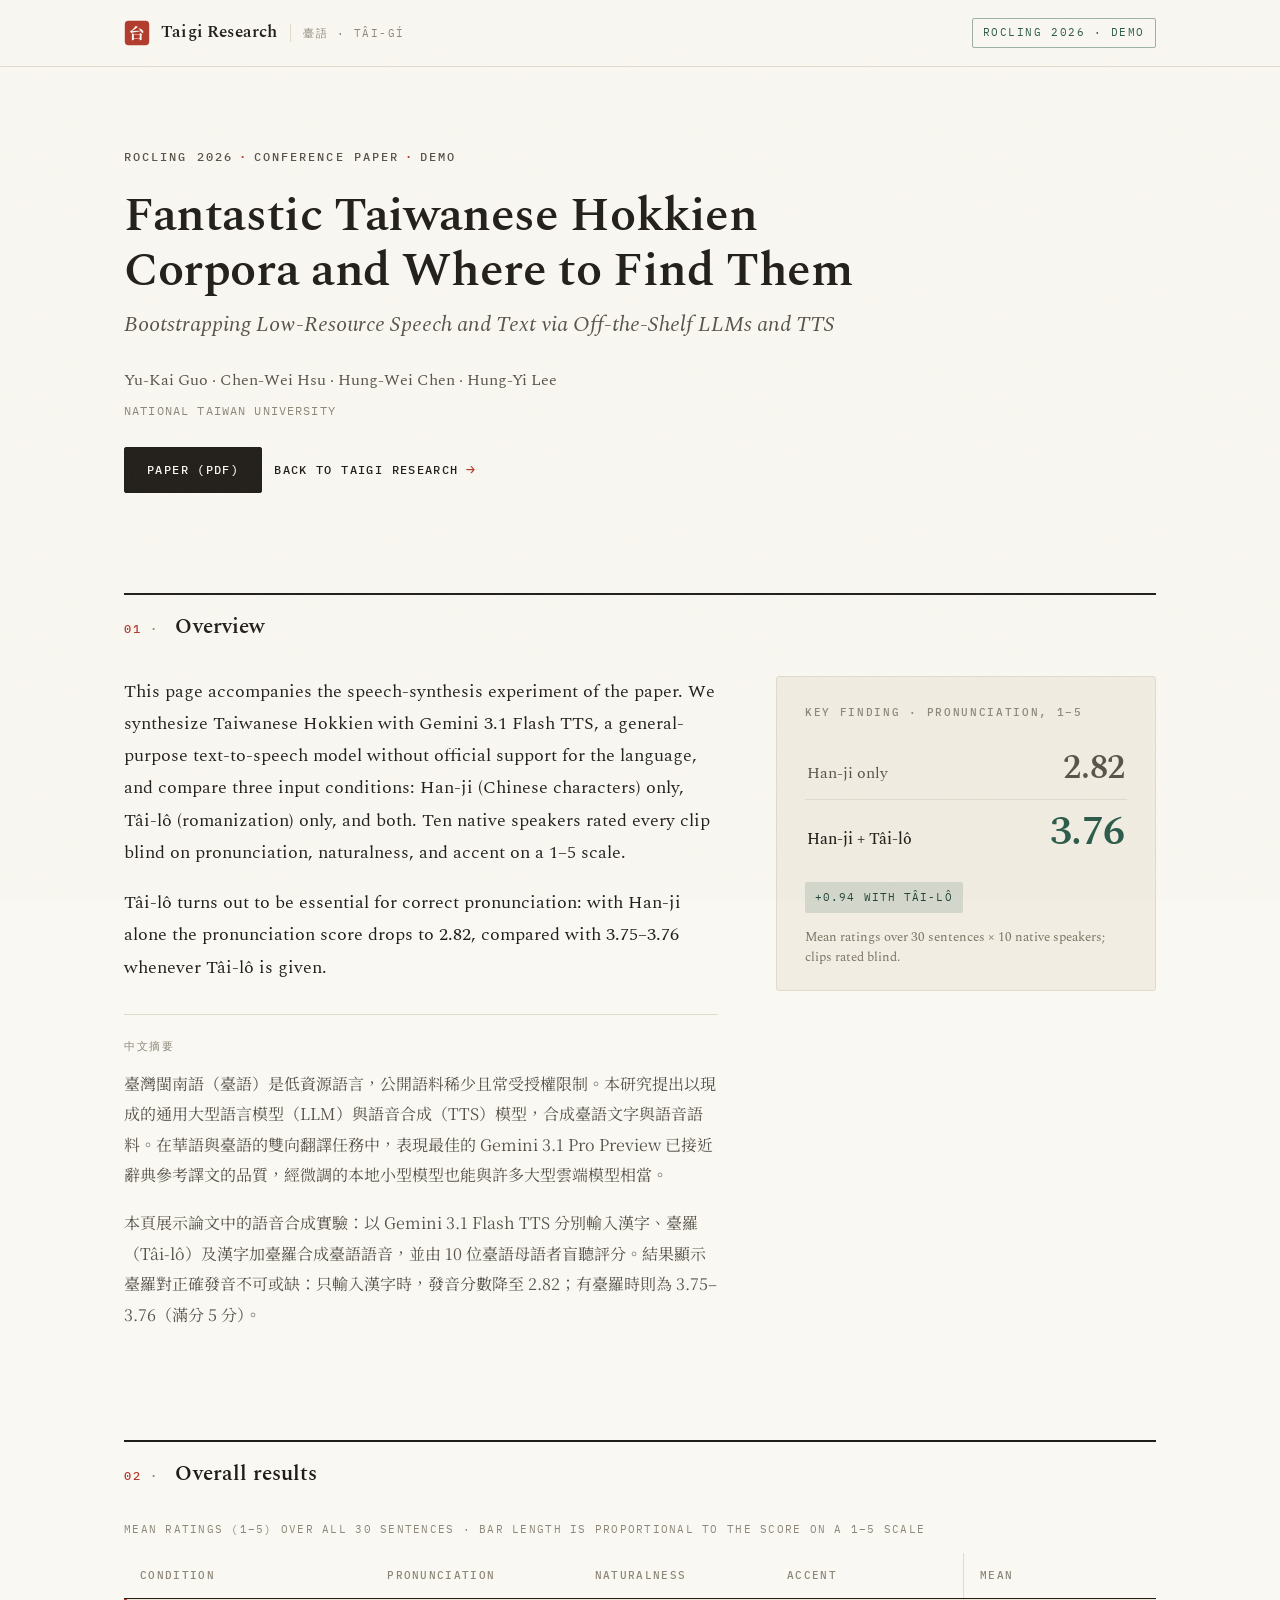
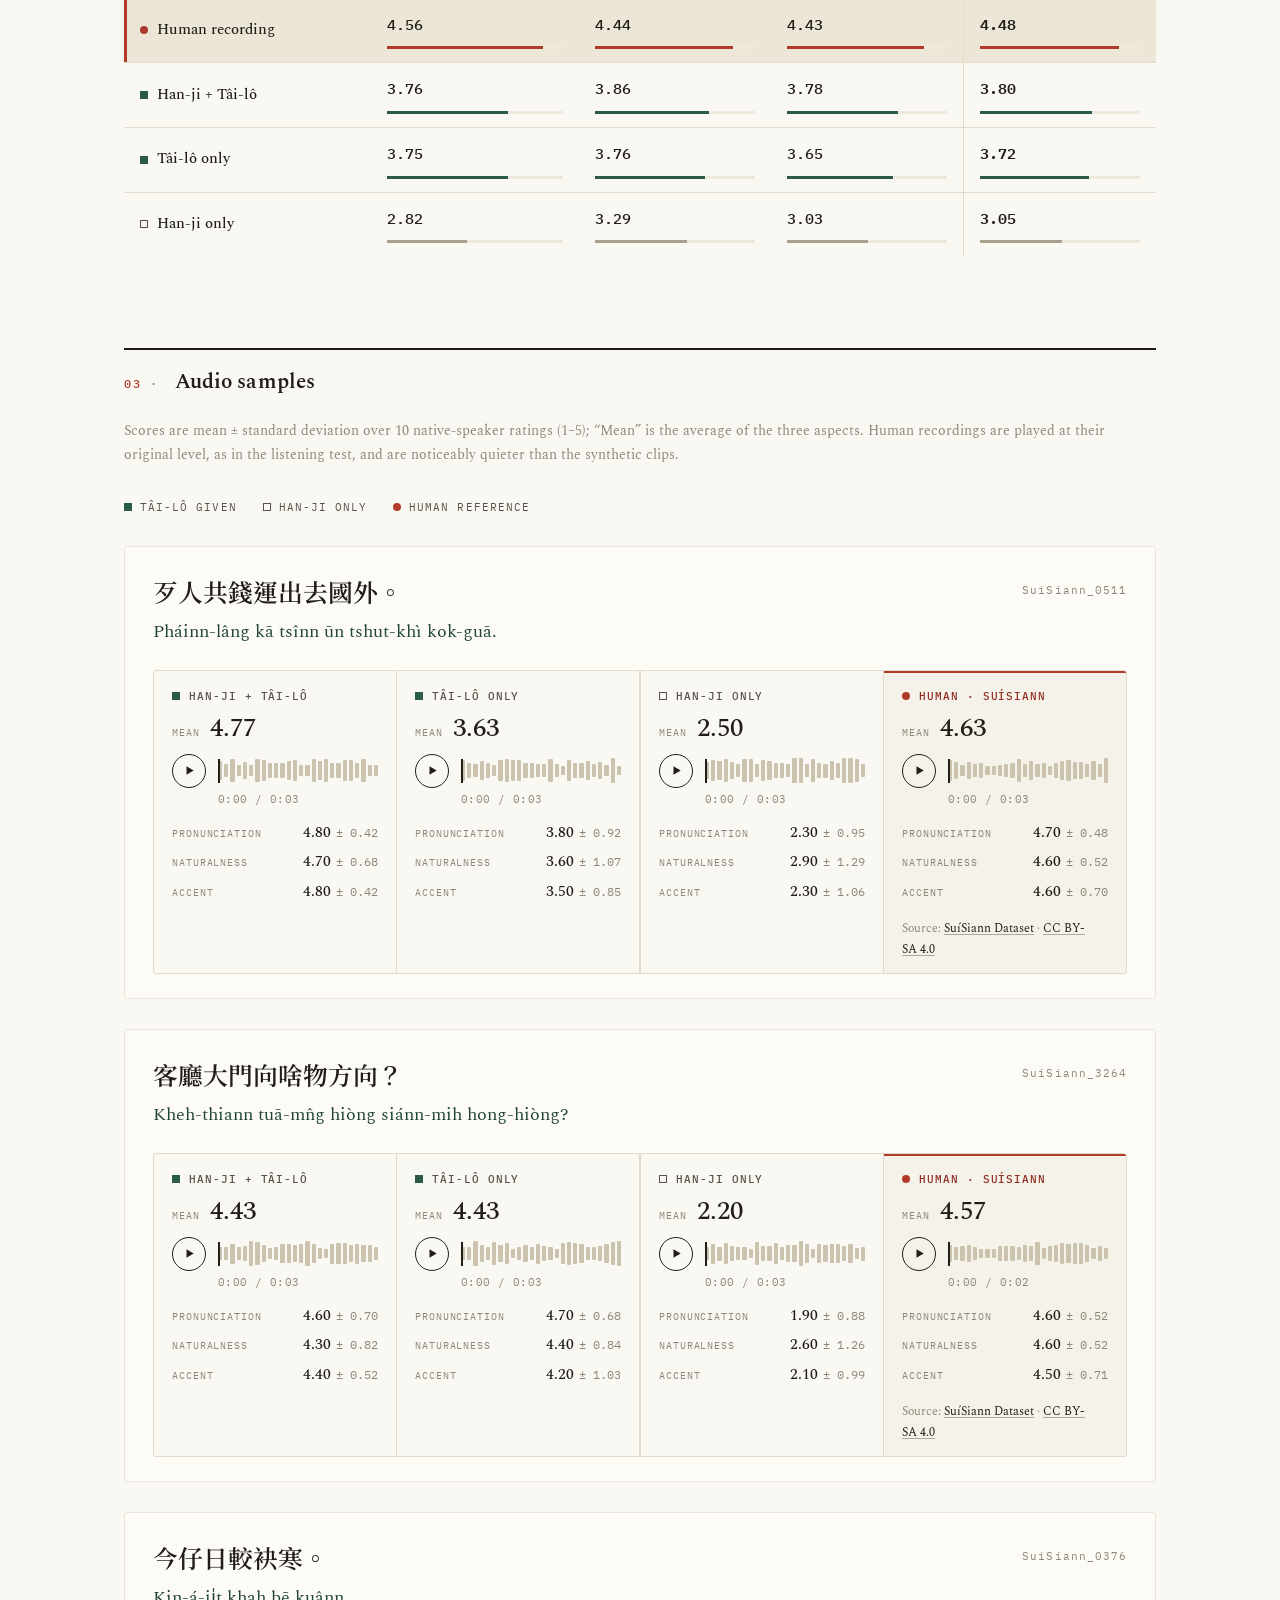
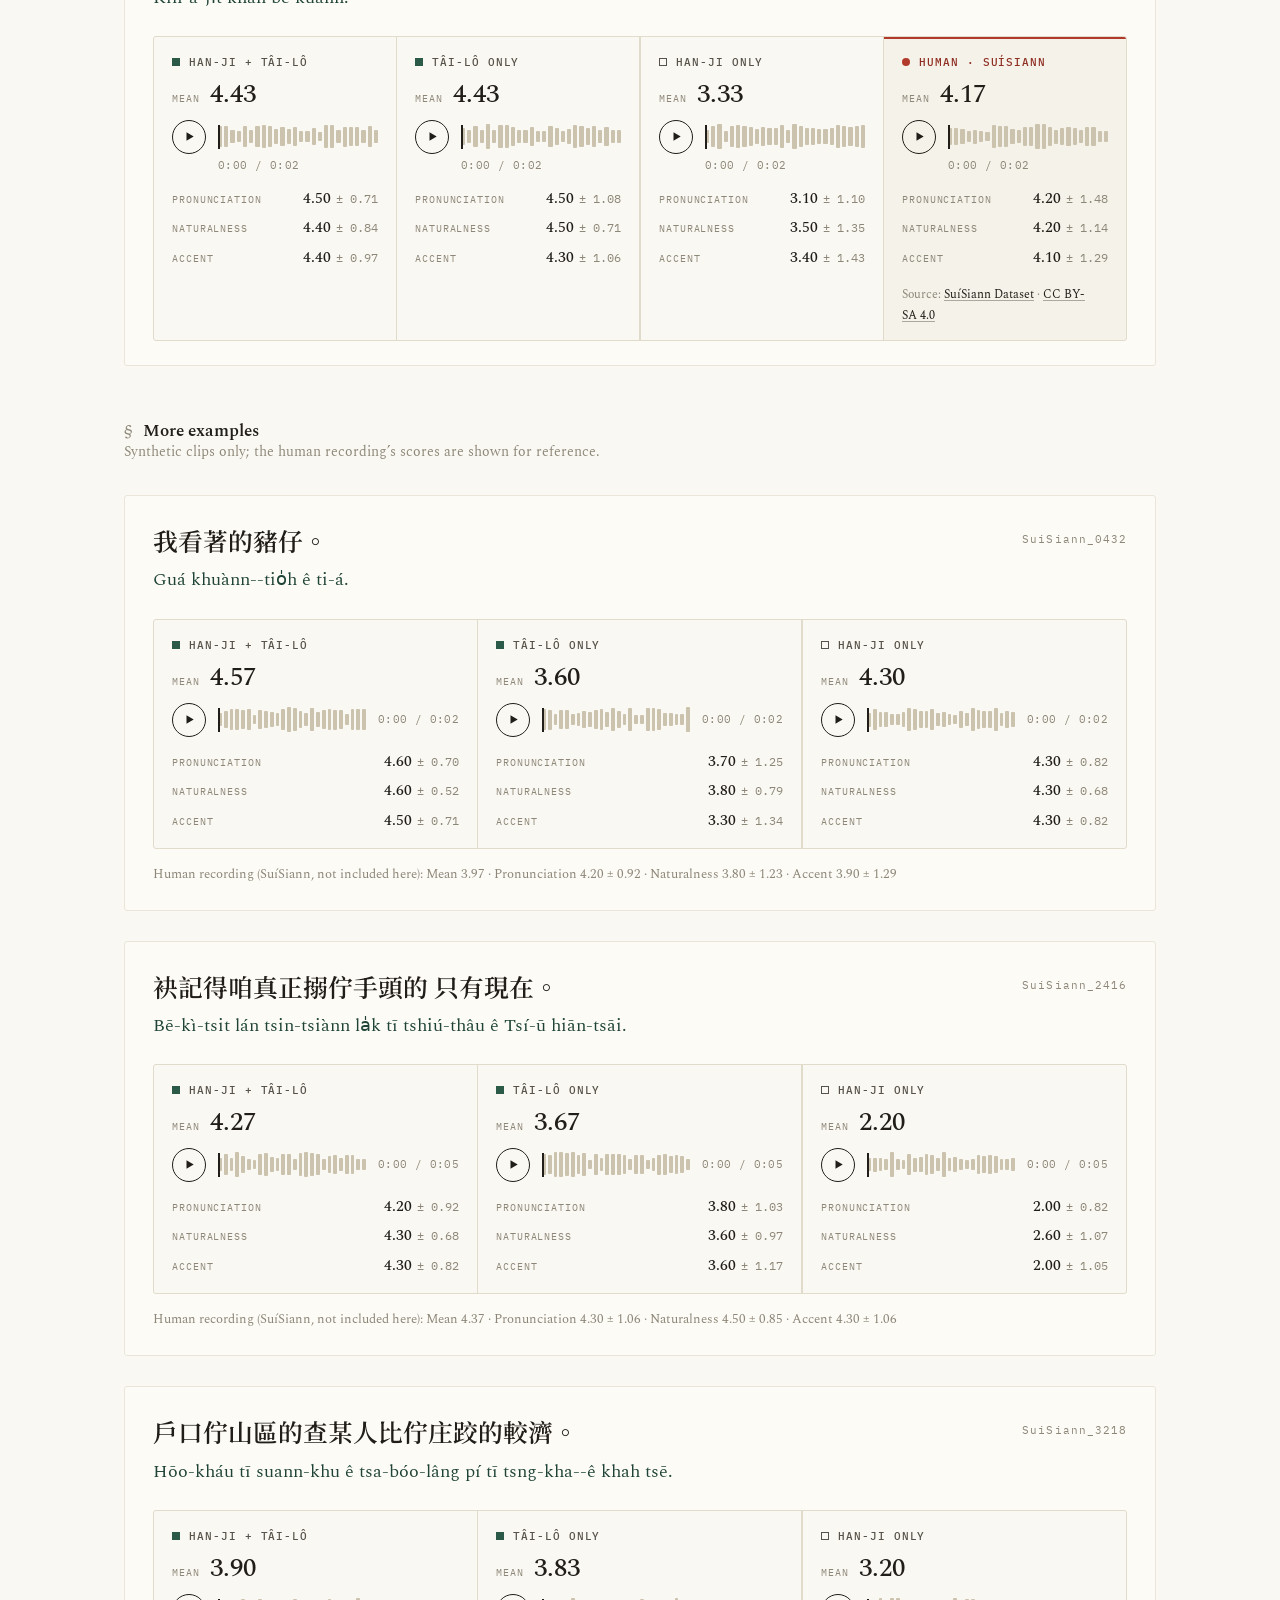
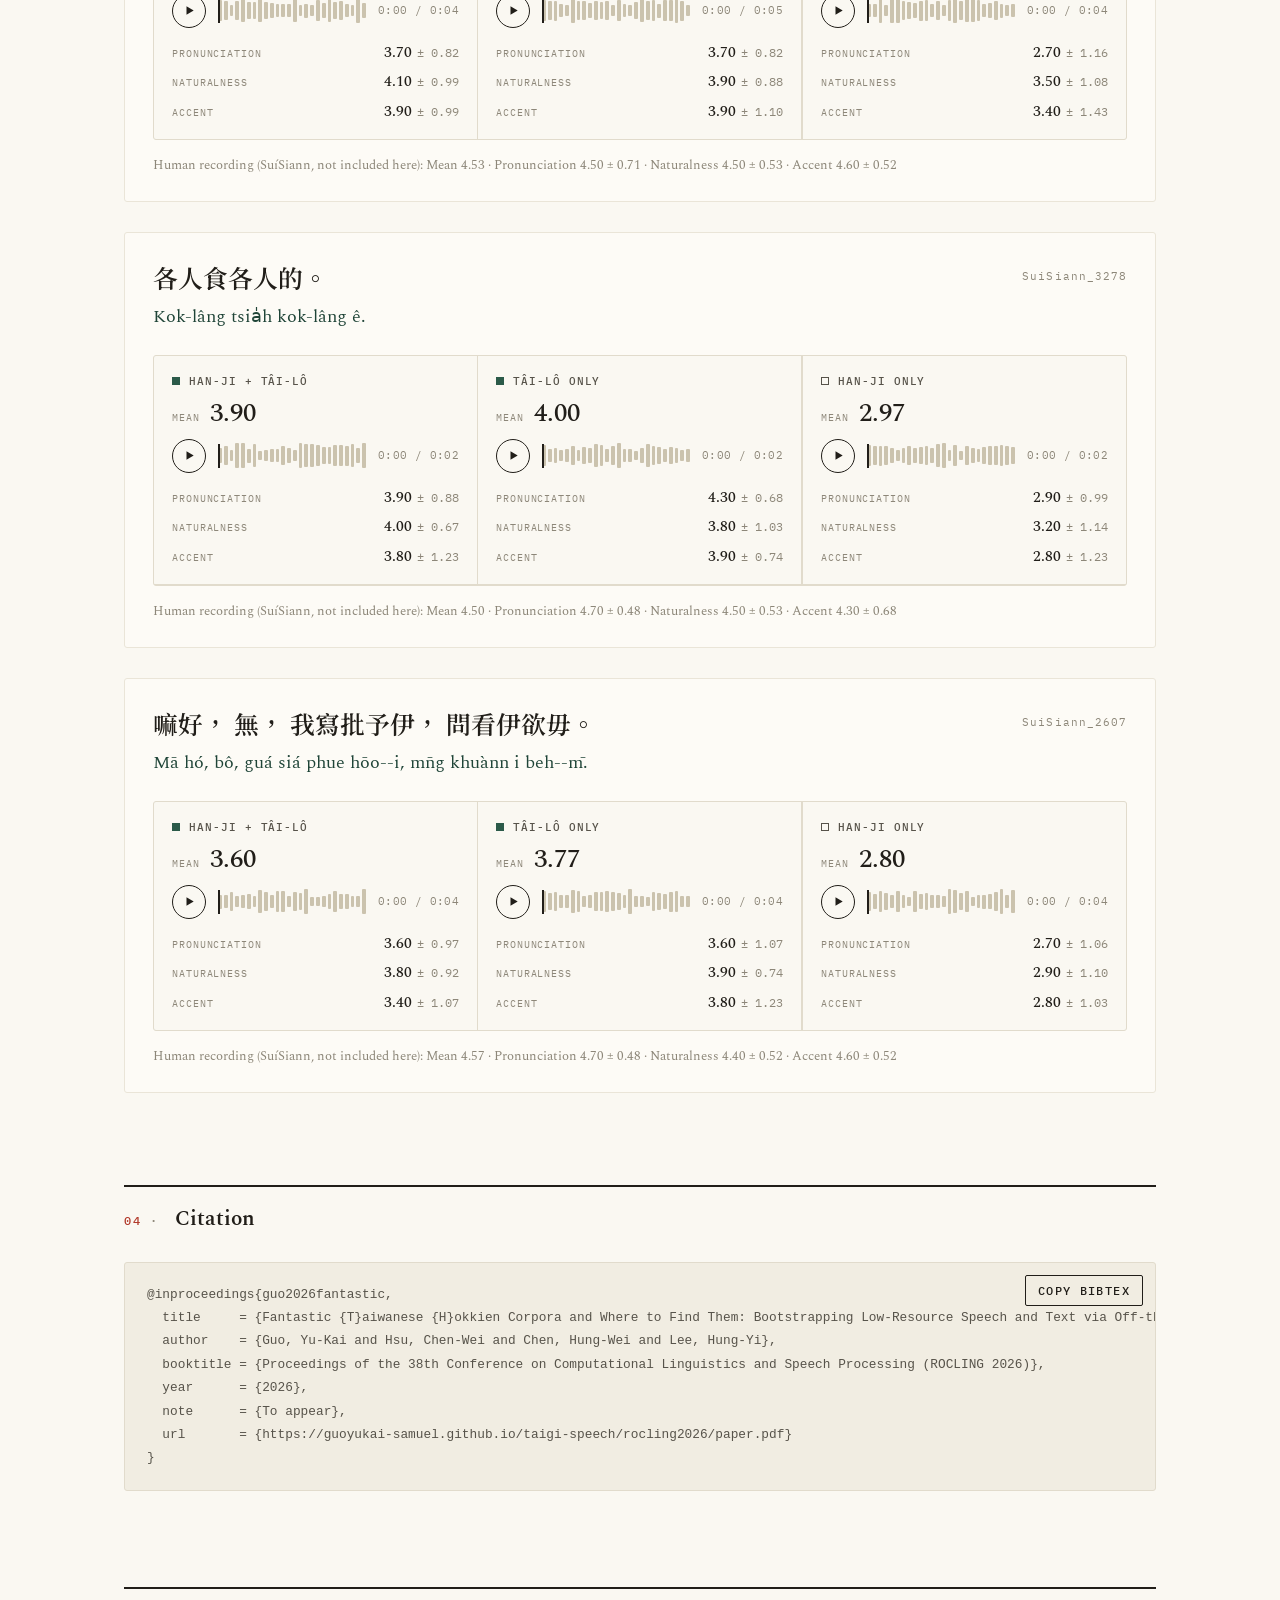
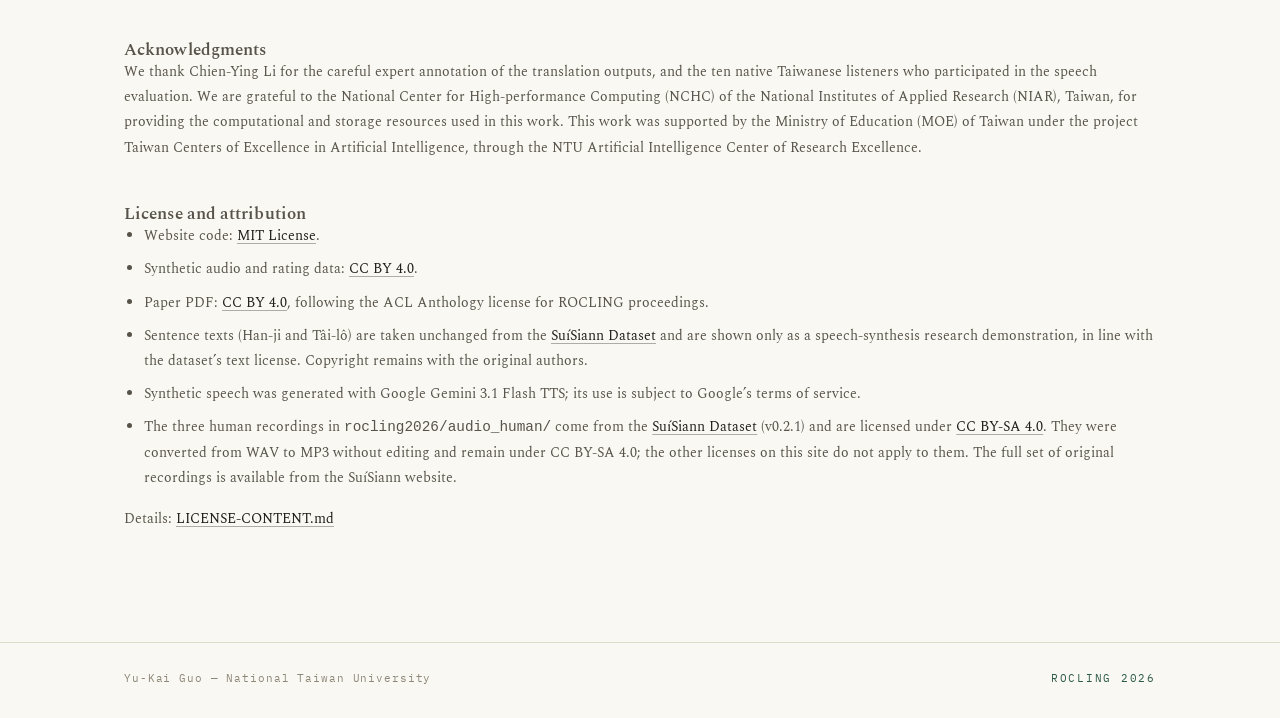
==== commit 9bc0afd2: "Rename site to Taigi Research Keep the repository name and URL unchanged; update the displayed name," ====
--- a/rocling2026/index.html
+++ b/rocling2026/index.html
@@ -10,7 +10,7 @@
 
   <!-- Link previews -->
   <meta property="og:type" content="article">
-  <meta property="og:site_name" content="Taigi Speech">
+  <meta property="og:site_name" content="Taigi Research">
   <meta property="og:title" content="Fantastic Taiwanese Hokkien Corpora and Where to Find Them · Demo">
   <meta property="og:description" content="Taiwanese Hokkien speech synthesized from Han-ji, Tâi-lô, or both, with native-speaker ratings. 臺語語音合成示範與母語者評分。">
   <meta property="og:url" content="https://guoyukai-samuel.github.io/taigi-speech/rocling2026/">
@@ -49,12 +49,12 @@
 
   <div class="topbar">
     <div class="topbar-inner wrap">
-      <a class="wordmark" href="../" aria-label="Back to Taigi Speech">
+      <a class="wordmark" href="../" aria-label="Back to Taigi Research">
         <svg class="seal-mark" width="26" height="26" viewBox="0 0 64 64" aria-hidden="true">
           <rect x="2" y="2" width="60" height="60" rx="9" fill="#B23A2B"/>
           <text x="32" y="46" font-family="'Noto Serif TC','Songti TC',serif" font-size="38" font-weight="700" fill="#FAF8F2" text-anchor="middle">台</text>
         </svg>
-        Taigi Speech
+        Taigi Research
         <span class="wordmark-sub">臺語 · Tâi-gí</span>
       </a>
       <div class="topnav">
@@ -72,7 +72,7 @@
       <p class="head-affil">National Taiwan University</p>
       <div class="head-actions buttons">
         <a class="btn btn-solid" href="paper.pdf">Paper (PDF)</a>
-        <a class="arrow-link" href="../">Back to Taigi Speech <span class="arr" aria-hidden="true">→</span></a>
+        <a class="arrow-link" href="../">Back to Taigi Research <span class="arr" aria-hidden="true">→</span></a>
       </div>
     </header>
 
--- a/assets/style.css
+++ b/assets/style.css
@@ -1,5 +1,5 @@
 /* ==========================================================================
-   Taigi Speech — editorial print stylesheet
+   Taigi Research — editorial print stylesheet
    Paper · ink · jade (Tâi-lô input) · cinnabar (seal / human reference)
    Type: Spectral (Latin serif) · Noto Serif TC (Han) · IBM Plex Mono (data)
    ========================================================================== */
@@ -157,6 +157,7 @@
   font-weight: 600;
   font-size: 17px;
   letter-spacing: 0.01em;
+  white-space: nowrap;
 }
 
 .wordmark:hover {
@@ -519,6 +520,15 @@
   display: flex;
   flex-wrap: wrap;
   gap: 10px 28px;
+}
+
+.copy-link {
+  background: none;
+  border: 0;
+  padding: 0;
+  cursor: pointer;
+  min-width: 7ch;
+  text-align: left;
 }
 
 /* --------------------------------------------------------------------------
@@ -1358,6 +1368,11 @@
     margin-top: 68px;
   }
 
+  /* The demo header already names the venue; keep the topbar to one line. */
+  .top-tag {
+    display: none;
+  }
+
   .sentence-head {
     flex-direction: column;
     gap: 6px;
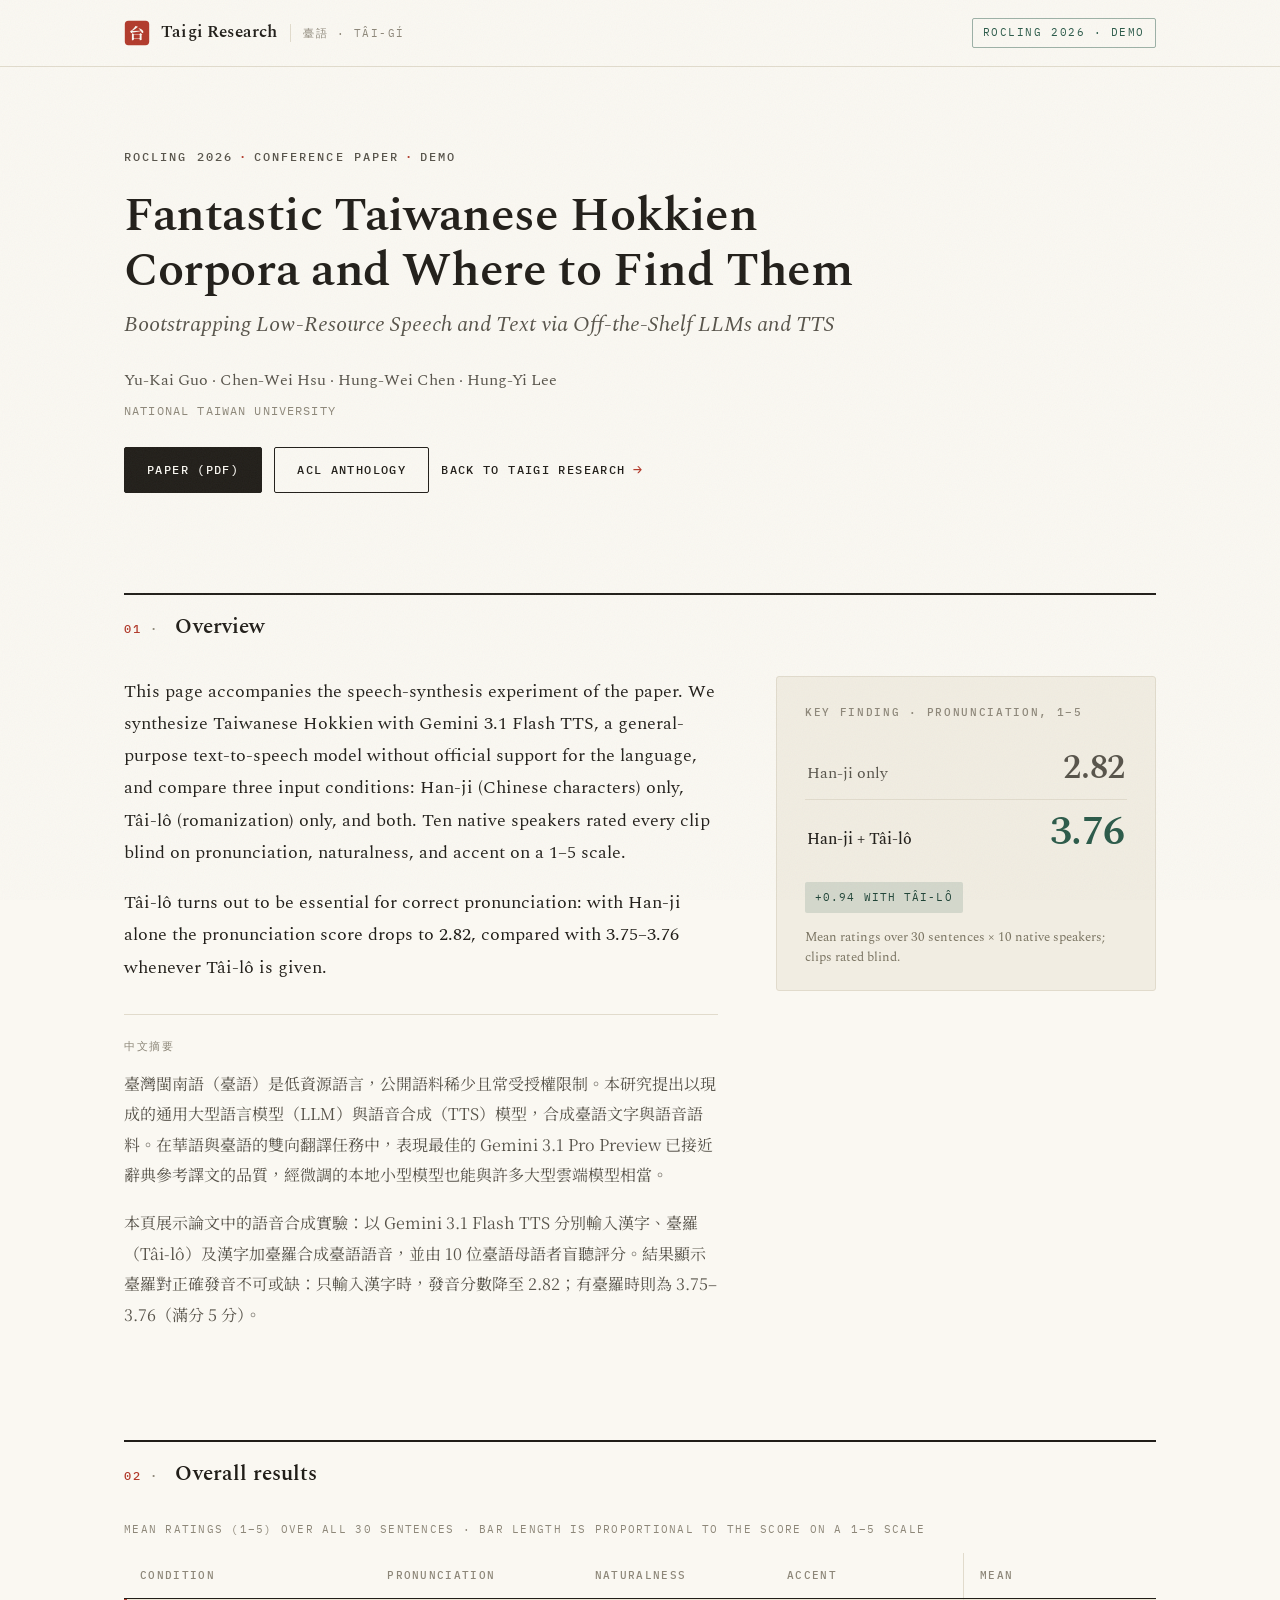
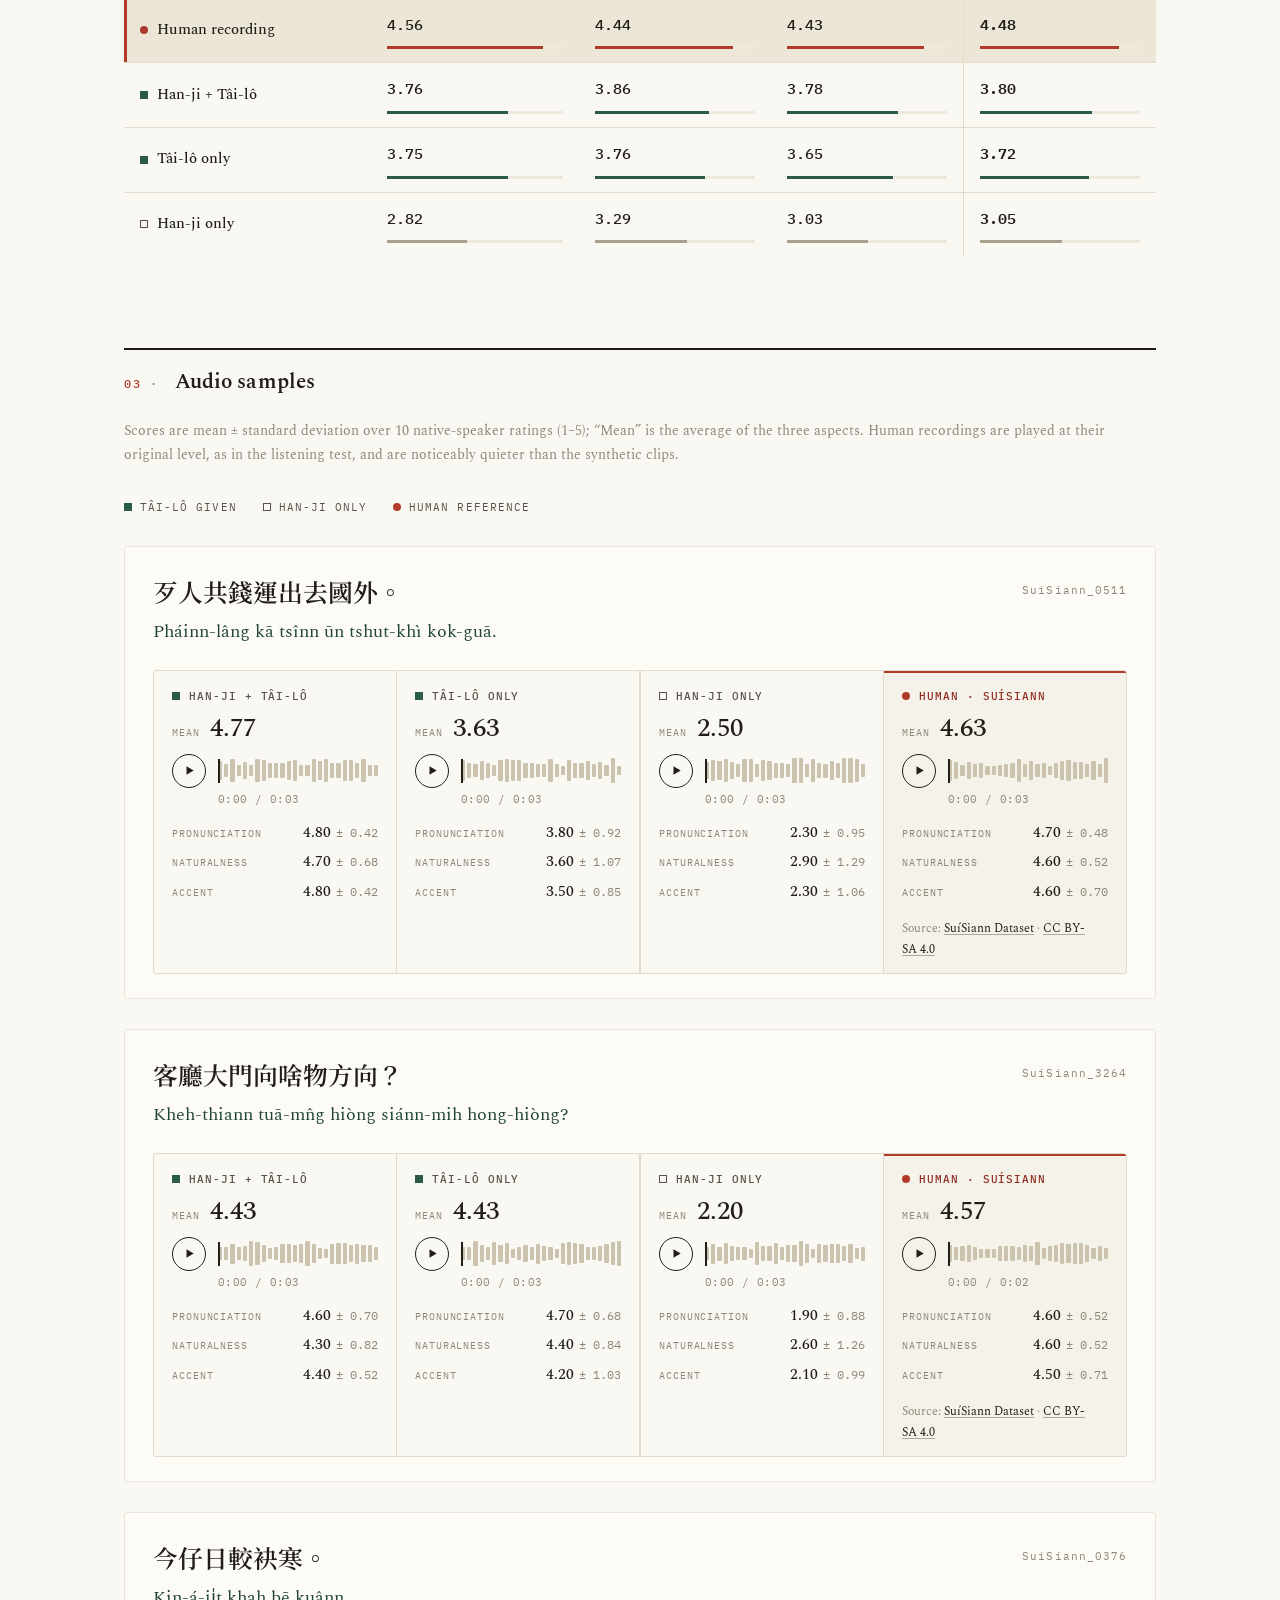
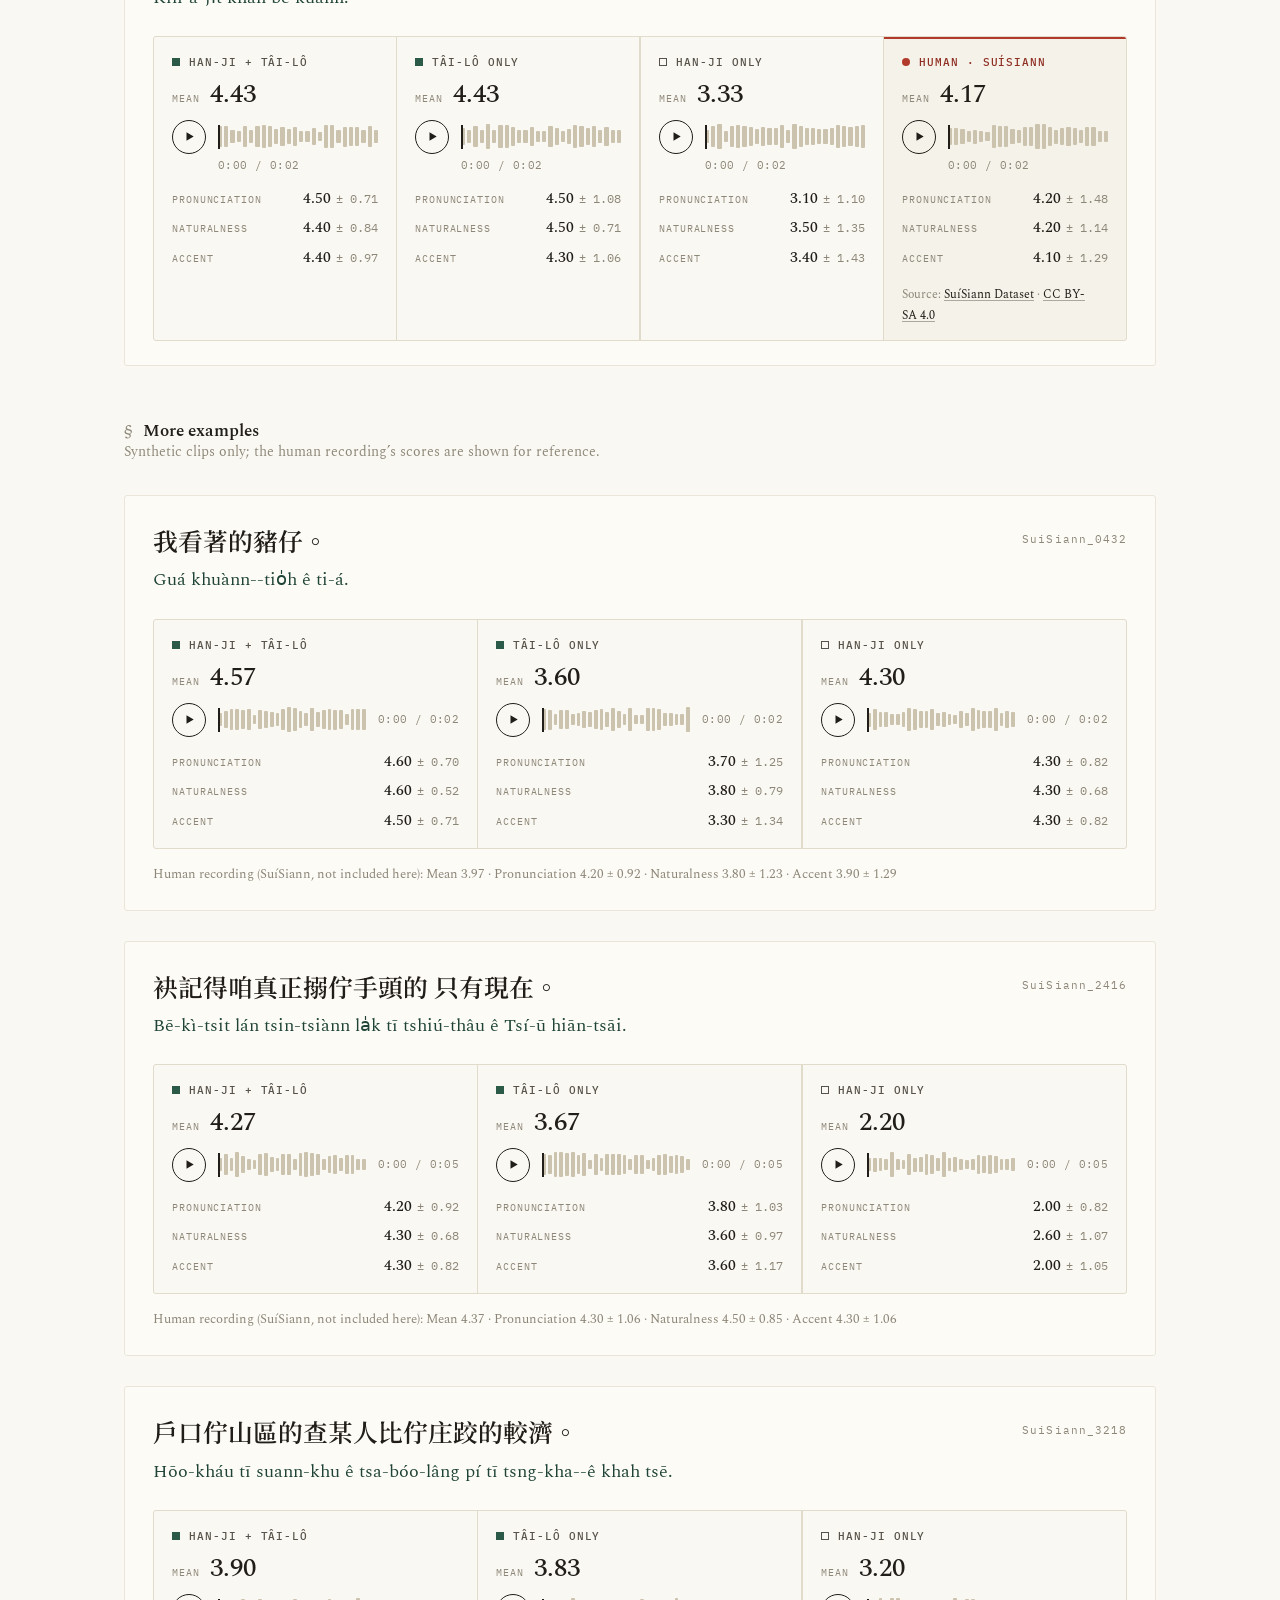
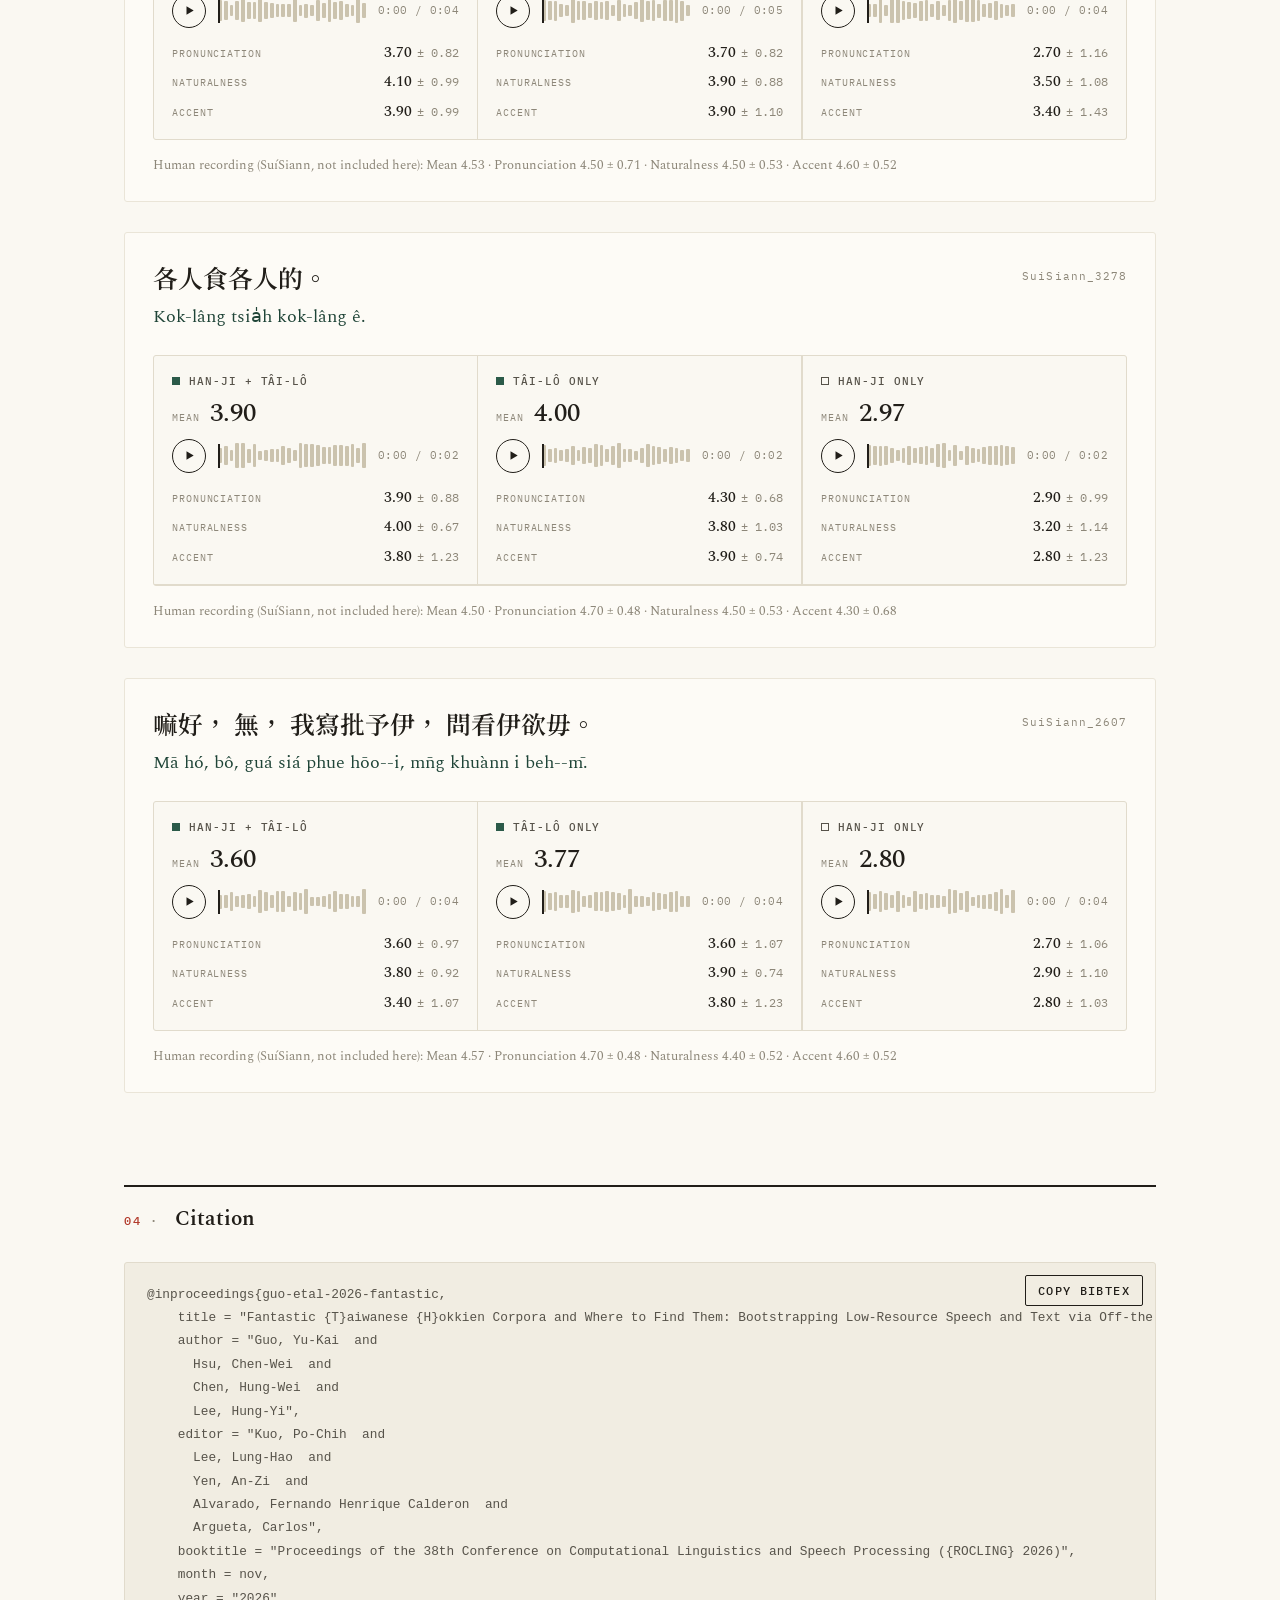
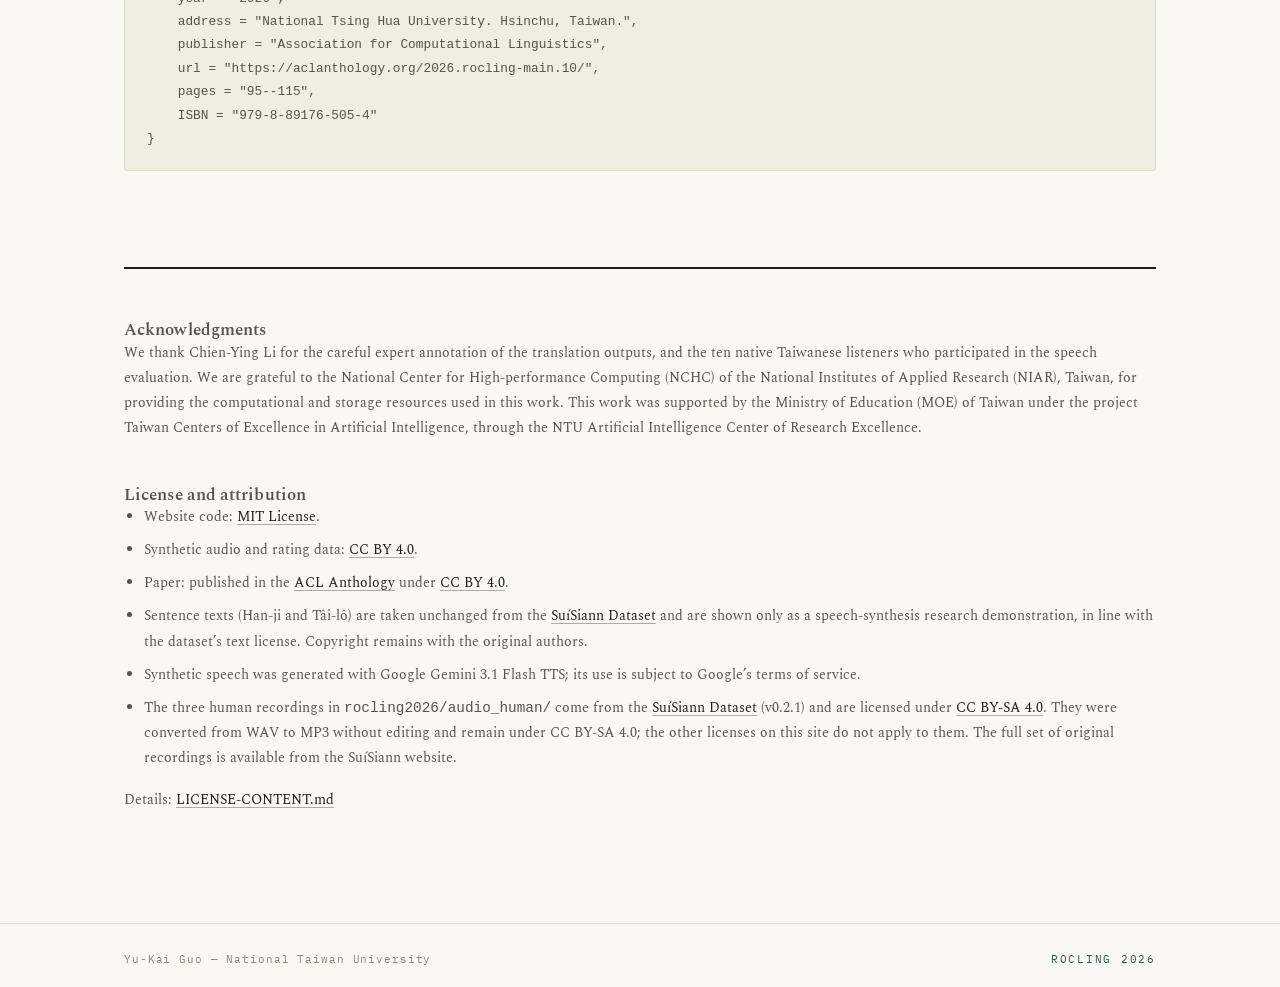
==== commit 03ab12d0: "Link ROCLING 2026 paper to the ACL Anthology Point the paper links to aclanthology.org/2026.rocling-" ====
--- a/rocling2026/index.html
+++ b/rocling2026/index.html
@@ -30,7 +30,9 @@
     ],
     "datePublished": "2026",
     "inLanguage": "en",
-    "isPartOf": { "@type": "PublicationEvent", "name": "ROCLING 2026" },
+    "isPartOf": { "@type": "Book", "name": "Proceedings of the 38th Conference on Computational Linguistics and Speech Processing (ROCLING 2026)", "publisher": "Association for Computational Linguistics", "isbn": "979-8-89176-505-4" },
+    "pagination": "95-115",
+    "sameAs": "https://aclanthology.org/2026.rocling-main.10/",
     "abstract": "We synthesize Taiwanese Hokkien text and speech corpora with off-the-shelf general-purpose LLMs and TTS models. The best LLMs translate between Mandarin and Taiwanese near dictionary-reference quality, and Tâi-lô is indispensable for speech synthesis.",
     "description": "臺語（台灣閩南語）是低資源語言。本研究以現成的大型語言模型與語音合成模型合成臺語文字與語音語料，並以母語者評分驗證；結果顯示臺羅對正確發音不可或缺。",
     "keywords": ["Taiwanese Hokkien", "Taigi", "Tâi-gí", "Tâi-lô", "Han-ji", "text-to-speech", "large language models", "low-resource", "臺語", "台語", "臺灣閩南語", "台灣閩南語", "語音合成", "大型語言模型", "臺羅", "台羅", "漢字", "語料"],
@@ -71,7 +73,8 @@
       <p class="head-meta">Yu-Kai Guo · Chen-Wei Hsu · Hung-Wei Chen · Hung-Yi Lee</p>
       <p class="head-affil">National Taiwan University</p>
       <div class="head-actions buttons">
-        <a class="btn btn-solid" href="paper.pdf">Paper (PDF)</a>
+        <a class="btn btn-solid" href="https://aclanthology.org/2026.rocling-main.10.pdf">Paper (PDF)</a>
+        <a class="btn" href="https://aclanthology.org/2026.rocling-main.10/">ACL Anthology</a>
         <a class="arrow-link" href="../">Back to Taigi Research <span class="arr" aria-hidden="true">→</span></a>
       </div>
     </header>
@@ -147,13 +150,25 @@
     <section aria-labelledby="citation">
       <h2 id="citation"><span class="no">04</span>Citation</h2>
       <div class="code-block">
-        <pre><code id="bibtex">@inproceedings{guo2026fantastic,
-  title     = {Fantastic {T}aiwanese {H}okkien Corpora and Where to Find Them: Bootstrapping Low-Resource Speech and Text via Off-the-Shelf {LLMs} and {TTS}},
-  author    = {Guo, Yu-Kai and Hsu, Chen-Wei and Chen, Hung-Wei and Lee, Hung-Yi},
-  booktitle = {Proceedings of the 38th Conference on Computational Linguistics and Speech Processing (ROCLING 2026)},
-  year      = {2026},
-  note      = {To appear},
-  url       = {https://guoyukai-samuel.github.io/taigi-speech/rocling2026/paper.pdf}
+        <pre><code id="bibtex">@inproceedings{guo-etal-2026-fantastic,
+    title = "Fantastic {T}aiwanese {H}okkien Corpora and Where to Find Them: Bootstrapping Low-Resource Speech and Text via Off-the-Shelf {LLM}s and {TTS}",
+    author = "Guo, Yu-Kai  and
+      Hsu, Chen-Wei  and
+      Chen, Hung-Wei  and
+      Lee, Hung-Yi",
+    editor = "Kuo, Po-Chih  and
+      Lee, Lung-Hao  and
+      Yen, An-Zi  and
+      Alvarado, Fernando Henrique Calderon  and
+      Argueta, Carlos",
+    booktitle = "Proceedings of the 38th Conference on Computational Linguistics and Speech Processing ({ROCLING} 2026)",
+    month = nov,
+    year = "2026",
+    address = "National Tsing Hua University. Hsinchu, Taiwan.",
+    publisher = "Association for Computational Linguistics",
+    url = "https://aclanthology.org/2026.rocling-main.10/",
+    pages = "95--115",
+    ISBN = "979-8-89176-505-4"
 }</code></pre>
         <button type="button" class="btn copy" data-copy="bibtex">Copy BibTeX</button>
       </div>
@@ -175,7 +190,7 @@
       <ul>
         <li>Website code: <a href="../LICENSE">MIT License</a>.</li>
         <li>Synthetic audio and rating data: <a href="https://creativecommons.org/licenses/by/4.0/">CC BY 4.0</a>.</li>
-        <li>Paper PDF: <a href="https://creativecommons.org/licenses/by/4.0/">CC BY 4.0</a>, following the ACL Anthology license for ROCLING proceedings.</li>
+        <li>Paper: published in the <a href="https://aclanthology.org/2026.rocling-main.10/">ACL Anthology</a> under <a href="https://creativecommons.org/licenses/by/4.0/">CC BY 4.0</a>.</li>
         <li>
           Sentence texts (Han-ji and Tâi-lô) are taken unchanged from the
           <a href="https://suisiann-dataset.ithuan.tw/">SuíSiann Dataset</a> and are shown only
--- a/assets/style.css
+++ b/assets/style.css
@@ -519,6 +519,7 @@
 .p-links {
   display: flex;
   flex-wrap: wrap;
+  align-items: baseline;
   gap: 10px 28px;
 }
 
@@ -529,6 +530,7 @@
   cursor: pointer;
   min-width: 7ch;
   text-align: left;
+  line-height: inherit;
 }
 
 /* --------------------------------------------------------------------------
@@ -1221,6 +1223,436 @@
 }
 
 /* --------------------------------------------------------------------------
+   STONE demo — waveform with tone marks, syllable table
+   -------------------------------------------------------------------------- */
+
+.source-note {
+  margin-top: 30px;
+  padding: 16px 20px;
+  border-left: 3px solid var(--seal);
+  background: var(--paper-deep);
+  font-size: 0.92rem;
+  color: var(--ink-2);
+}
+
+.source-note p {
+  margin: 0;
+}
+
+.source-note p + p {
+  margin-top: 8px;
+}
+
+.position-key {
+  display: grid;
+  grid-template-columns: repeat(auto-fill, minmax(200px, 1fr));
+  gap: 14px 28px;
+  margin: 28px 0 18px;
+}
+
+.position-key div {
+  border-top: var(--hairline);
+  padding-top: 10px;
+}
+
+.position-key dt {
+  font-family: var(--mono);
+  font-size: 10.5px;
+  font-weight: 500;
+  letter-spacing: 0.12em;
+  text-transform: uppercase;
+  color: var(--jade);
+  margin-bottom: 4px;
+}
+
+.position-key dd {
+  margin: 0;
+  font-size: 0.92rem;
+  line-height: 1.55;
+  color: var(--ink-2);
+}
+
+/* Grid items default to min-width: auto; let the wide waveform and table scroll inside the card. */
+.case-card {
+  min-width: 0;
+}
+
+.case-meta {
+  display: flex;
+  flex-wrap: wrap;
+  gap: 4px 18px;
+}
+
+.case-stat {
+  font-family: var(--mono);
+  font-size: 11px;
+  letter-spacing: 0.06em;
+  color: var(--ink-2);
+}
+
+.case-player {
+  align-items: stretch;
+  gap: 14px;
+}
+
+.case-player .p-toggle {
+  align-self: center;
+}
+
+.case-player .p-time {
+  align-self: center;
+}
+
+.wave-scroll {
+  flex: 1;
+  min-width: 0;
+  overflow-x: auto;
+  padding-bottom: 4px;
+}
+
+.wave {
+  position: relative;
+  height: 112px;
+  padding-top: 30px;
+  cursor: pointer;
+  touch-action: pan-x;
+}
+
+.wave-svg {
+  display: block;
+  width: 100%;
+  height: 82px;
+}
+
+.wave-base,
+.wave-played {
+  fill: none;
+  stroke-width: 1;
+  vector-effect: non-scaling-stroke;
+}
+
+.wave-base {
+  stroke: #CBC3AE;
+}
+
+.wave-played {
+  stroke: var(--jade);
+}
+
+.wave-seg {
+  display: none;
+  position: absolute;
+  top: 30px;
+  bottom: 0;
+  background: color-mix(in srgb, var(--jade) 12%, transparent);
+  pointer-events: none;
+}
+
+.tone-mark {
+  position: absolute;
+  top: 0;
+  bottom: 0;
+  width: 0;
+  border-left: 1px dashed color-mix(in srgb, var(--jade) 55%, transparent);
+  pointer-events: none;
+}
+
+.tone-mark-num,
+.tone-mark-idx {
+  position: absolute;
+  left: 0;
+  transform: translateX(-50%);
+  font-family: var(--mono);
+  line-height: 1;
+  white-space: nowrap;
+}
+
+.tone-mark-num {
+  top: 0;
+  min-width: 18px;
+  padding: 3px 3px;
+  text-align: center;
+  font-size: 12px;
+  font-weight: 500;
+  color: var(--paper);
+  background: var(--jade);
+  border-radius: 2px;
+}
+
+.tone-mark-idx {
+  top: 19px;
+  font-size: 8.5px;
+  color: var(--ink-3);
+}
+
+.tone-mark.is-low .tone-mark-num {
+  background: var(--paper);
+  color: var(--jade);
+  box-shadow: inset 0 0 0 1px var(--jade);
+}
+
+.tone-mark.is-wrong {
+  border-left-color: color-mix(in srgb, var(--seal) 60%, transparent);
+}
+
+.tone-mark.is-wrong .tone-mark-num {
+  background: var(--seal);
+  color: #FFF;
+  box-shadow: none;
+}
+
+.tone-mark.is-active .tone-mark-num {
+  outline: 2px solid var(--ink);
+  outline-offset: 1px;
+}
+
+.case-notes {
+  margin: 18px 0 4px;
+}
+
+.case-notes-label {
+  font-family: var(--mono);
+  font-size: 10.5px;
+  font-weight: 500;
+  letter-spacing: 0.12em;
+  text-transform: uppercase;
+  color: var(--ink-3);
+  margin: 0 0 6px;
+}
+
+.case-notes ul {
+  margin: 0;
+  padding-left: 20px;
+  font-size: 0.98rem;
+  line-height: 1.65;
+}
+
+.syl-ref {
+  font: inherit;
+  font-family: var(--mono);
+  font-size: 0.86em;
+  font-weight: 500;
+  color: var(--jade-deep);
+  background: color-mix(in srgb, var(--jade) 10%, transparent);
+  border: 0;
+  border-radius: 2px;
+  padding: 0 4px;
+  cursor: pointer;
+}
+
+.syl-ref:hover {
+  background: var(--jade);
+  color: var(--paper);
+}
+
+.syl-wrap {
+  position: relative; /* keeps the visually hidden header label inside the scroll area */
+  margin-top: 18px;
+}
+
+.syl-table {
+  border-collapse: collapse;
+  width: 100%;
+  min-width: 600px;
+  font-size: 0.9rem;
+}
+
+.syl-table th,
+.syl-table td {
+  padding: 6px 10px;
+  border-bottom: var(--hairline);
+  text-align: left;
+  vertical-align: middle;
+}
+
+.syl-table thead th {
+  font-family: var(--mono);
+  font-weight: 500;
+  font-size: 10px;
+  letter-spacing: 0.1em;
+  text-transform: uppercase;
+  color: var(--ink-3);
+  border-bottom: 1.5px solid var(--ink);
+  white-space: nowrap;
+}
+
+.syl-table td {
+  font-variant-numeric: tabular-nums;
+}
+
+.syl-table tr.is-active td {
+  background: color-mix(in srgb, var(--jade) 9%, transparent);
+}
+
+.syl-table tr.is-wrong td {
+  background: color-mix(in srgb, var(--seal) 7%, transparent);
+}
+
+.syl-table .c-idx {
+  white-space: nowrap;
+  font-family: var(--mono);
+  font-size: 0.82rem;
+}
+
+.syl-table .c-idx-num {
+  display: inline-block;
+  min-width: 2ch;
+  margin-left: 8px;
+  text-align: right;
+}
+
+.syl-table .c-pos {
+  white-space: nowrap;
+}
+
+.syl-table .c-num {
+  font-family: var(--mono);
+  font-size: 0.86rem;
+  white-space: nowrap;
+}
+
+.c-pred strong {
+  font-family: var(--mono);
+  font-weight: 600;
+}
+
+.c-score {
+  font-family: var(--mono);
+  font-size: 0.76rem;
+  color: var(--ink-3);
+  margin-left: 5px;
+}
+
+.c-pred.is-low strong {
+  color: var(--ink-3);
+}
+
+.c-top3 {
+  white-space: nowrap;
+  font-family: var(--mono);
+  font-size: 0.84rem;
+}
+
+.c-alt + .c-alt {
+  margin-left: 12px;
+}
+
+.c-ok {
+  font-weight: 600;
+  color: var(--jade);
+  text-align: center;
+}
+
+.is-wrong .c-ok {
+  color: var(--seal);
+}
+
+.seg-play {
+  width: 22px;
+  height: 22px;
+  border-radius: 50%;
+  border: 1px solid var(--ink-2);
+  background: transparent;
+  padding: 0;
+  display: inline-flex;
+  align-items: center;
+  justify-content: center;
+  vertical-align: middle;
+  cursor: pointer;
+}
+
+.seg-play svg {
+  width: 8px;
+  height: 8px;
+  fill: var(--ink);
+}
+
+.seg-play .i-pause {
+  display: none;
+}
+
+.seg-play:hover {
+  background: var(--ink);
+}
+
+.seg-play:hover svg {
+  fill: var(--paper);
+}
+
+.seg-play.is-playing {
+  background: var(--jade);
+  border-color: var(--jade);
+}
+
+.seg-play.is-playing svg {
+  fill: #FFF;
+}
+
+.seg-play.is-playing .i-play {
+  display: none;
+}
+
+.seg-play.is-playing .i-pause {
+  display: block;
+}
+
+.results.reliability {
+  min-width: 0;
+}
+
+.results.reliability tbody th[scope="row"] {
+  white-space: normal;
+  font-weight: 400;
+}
+
+.results.reliability .c-num {
+  font-family: var(--mono);
+  font-size: 0.88rem;
+}
+
+.results.reliability tr.is-low .bar > span {
+  background: var(--seal);
+}
+
+.formula {
+  margin: 4px 0 20px;
+  padding: 14px 20px;
+  background: var(--paper-deep);
+  border: var(--hairline);
+  border-radius: 3px;
+  font-size: 1.05rem;
+}
+
+.formula p {
+  margin: 0;
+}
+
+.formula p + p {
+  margin-top: 6px;
+}
+
+@media (max-width: 720px) {
+  .case-player {
+    flex-wrap: wrap;
+    row-gap: 4px;
+  }
+
+  .wave-scroll {
+    flex-basis: calc(100% - 48px);
+  }
+
+  .case-player .p-time {
+    flex-basis: 100%;
+    padding-left: 48px;
+    text-align: left;
+  }
+
+  .syl-table {
+    font-size: 0.84rem;
+  }
+}
+
+/* --------------------------------------------------------------------------
    Citation
    -------------------------------------------------------------------------- */
 
